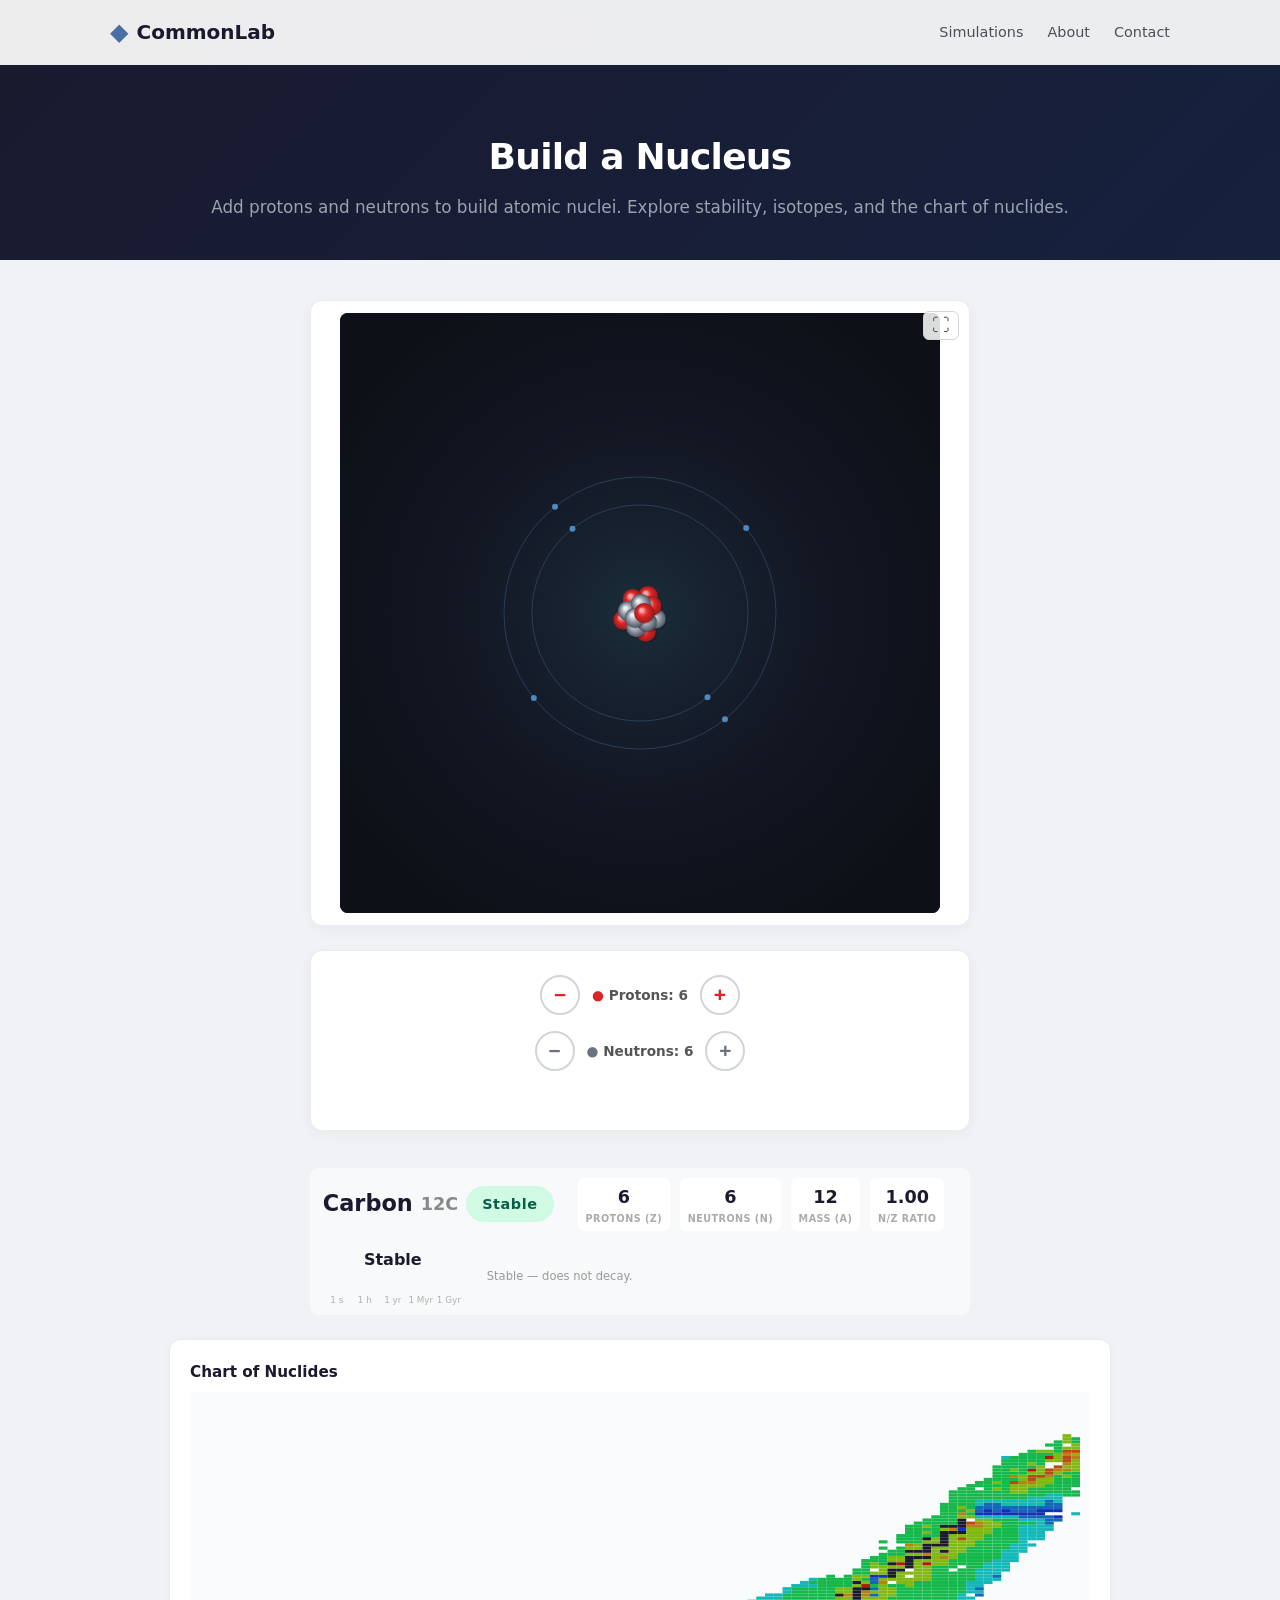
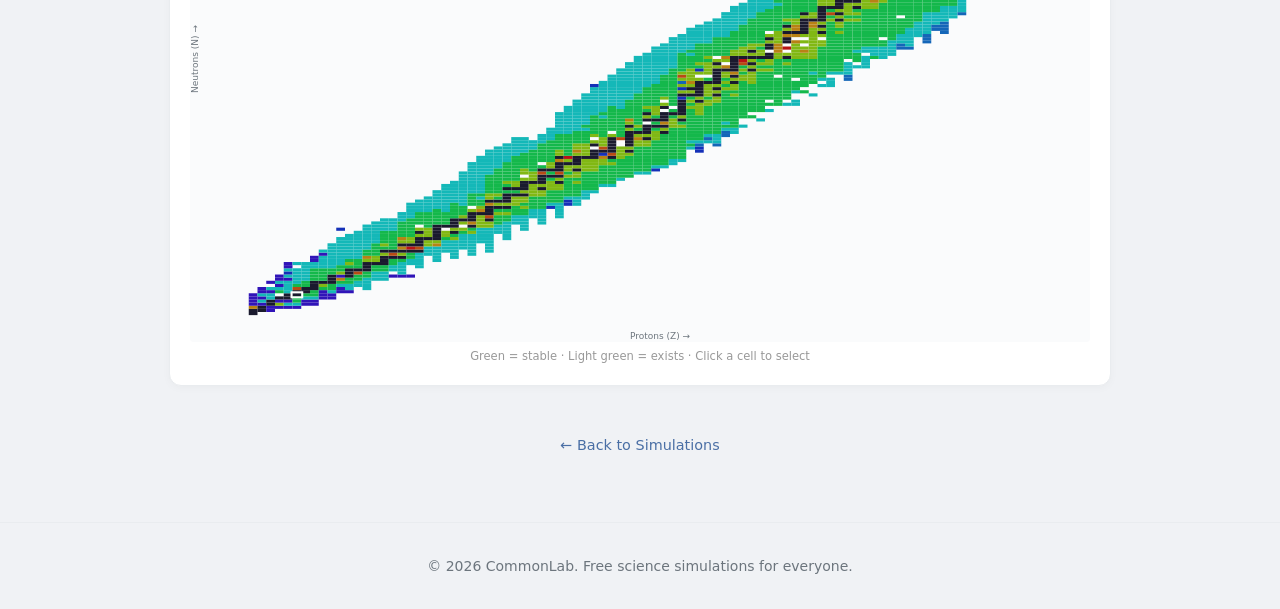
==== simulations/build-a-nucleus.html @ 83e73eeb "mkdir" ====
<!DOCTYPE html>
<html lang="en">
<head>
    <meta charset="UTF-8">
    <meta name="viewport" content="width=device-width, initial-scale=1.0">
    <title>Build a Nucleus — CommonLab</title>
    <meta name="description" content="Build atomic nuclei by adding protons and neutrons. Explore stability, isotopes, and the chart of nuclides.">
    <link rel="stylesheet" href="../main.css">
    <style>
        #nucleusCanvas { width: 100%; max-width: 600px; height: auto; aspect-ratio: 1/1; display: block; border-radius: 8px; background: #0d1117; cursor: default; }

        .build-controls { display: flex; gap: 0.75rem; align-items: center; flex-wrap: wrap; justify-content: center; }
        .build-btn { width: 40px; height: 40px; border-radius: 50%; border: 2px solid #d1d5db; background: #fff; font-size: 1.3rem; font-weight: 700; cursor: pointer; display: flex; align-items: center; justify-content: center; transition: all 0.2s; }
        .build-btn:hover { border-color: #4a6fa5; background: #eef3fa; }
        .build-btn:disabled { opacity: 0.3; cursor: not-allowed; }
        .build-btn.proton { color: #dc2626; }
        .build-btn.neutron { color: #6b7280; }
        .build-label { font-size: 0.85rem; font-weight: 600; color: #555; min-width: 60px; text-align: center; }

        .nucleus-info-bar { margin-top: 0.8rem; display: flex; flex-wrap: wrap; align-items: center; gap: 1rem 1.5rem; padding: 0.6rem 0.8rem; background: #f8f9fa; border-radius: 8px; }
        .ni-header { display: flex; align-items: center; gap: 0.5rem; }
        .ni-name { font-size: 1.4rem; font-weight: 800; color: #1a1a2e; }
        .ni-symbol { font-size: 1.1rem; color: #888; font-weight: 600; }
        .ni-props { display: flex; gap: 0.6rem; }
        .ni-halflife { display: flex; flex-direction: column; align-items: center; min-width: 140px; }
        .ni-hl-val { font-size: 1rem; font-weight: 800; color: #1a1a2e; text-align: center; }
        .ni-desc { font-size: 0.72rem; color: #999; margin: 0; }
        .ni-item { text-align: center; padding: 0.3rem 0.5rem; background: #fff; border-radius: 6px; min-width: 56px; }
        .ni-item .ni-val { font-size: 1.1rem; font-weight: 800; color: #1a1a2e; }
        .ni-item .ni-lbl { font-size: 0.6rem; color: #aaa; font-weight: 600; text-transform: uppercase; letter-spacing: 0.05em; }

        .stability-badge { display: inline-block; padding: 0.4rem 1rem; border-radius: 999px; font-size: 0.9rem; font-weight: 700; letter-spacing: 0.04em; }
        .stability-badge.stable { background: #d1fae5; color: #065f46; }
        .stability-badge.unstable { background: #fef3c7; color: #b45309; }
        .stability-badge.radioactive { background: #fee2e2; color: #991b1b; }
        .stability-badge.impossible { background: #f3f4f6; color: #9ca3af; }

        .sim-layout { grid-template-columns: 1fr; max-width: 700px; margin: 0 auto; }
        .sim-main { max-width: 100%; }

        .chart-cell { cursor: pointer; transition: opacity 0.15s; }
        .chart-cell:hover { opacity: 0.7; }

        .warn-msg { font-size: 0.78rem; color: #ef4444; text-align: center; margin-top: 0.25rem; min-height: 1.2em; }

        .half-life-bar { height: 14px; border-radius: 7px; background: #e5e7eb; margin-top: 0.3rem; overflow: visible; position: relative; }
        .half-life-fill { height: 100%; border-radius: 7px; transition: width 0.3s; }
        .hl-scale { display: flex; justify-content: space-between; padding: 2px 0 0 0; margin-bottom: -2px; }
        .hl-tick { font-size: 0.55rem; color: #b0b0b0; text-align: center; min-width: 28px; }
    </style>
</head>
<body>

<header class="site-header">
    <div class="container nav-container">
        <a href="../index.html" class="logo"><span class="logo-icon">&#9670;</span><span class="logo-text">CommonLab</span></a>
        <nav class="primary-nav"><ul>
            <li><a href="../index.html#simulations">Simulations</a></li>
            <li><a href="../index.html#about">About</a></li>
            <li><a href="../index.html#contact">Contact</a></li>
        </ul></nav>
    </div>
</header>

<main>
    <div class="sim-page-header">
        <div class="container"><h1>Build a Nucleus</h1><p>Add protons and neutrons to build atomic nuclei. Explore stability, isotopes, and the chart of nuclides.</p></div>
    </div>
    <section class="sim-canvas-area">
        <div class="container sim-layout">

            <div class="sim-main">
                <div class="canvas-wrapper"><canvas id="nucleusCanvas" width="600" height="600"></canvas></div>

                <div class="controls-panel">
                    <div class="build-controls">
                        <button class="build-btn proton" id="btnProtonMinus" title="Remove proton">−</button>
                        <span class="build-label"><span style="color:#dc2626;font-weight:800;">●</span> Protons: <strong id="protonCount">6</strong></span>
                        <button class="build-btn proton" id="btnProtonPlus" title="Add proton">+</button>
                    </div>
                    <div class="build-controls">
                        <button class="build-btn neutron" id="btnNeutronMinus" title="Remove neutron">−</button>
                        <span class="build-label"><span style="color:#6b7280;font-weight:800;">●</span> Neutrons: <strong id="neutronCount">6</strong></span>
                        <button class="build-btn neutron" id="btnNeutronPlus" title="Add neutron">+</button>
                    </div>
                    <div class="warn-msg" id="warnMsg"></div>
                </div>

                <div class="nucleus-info-bar">
                    <div class="ni-header">
                        <span class="ni-name" id="elementName">Carbon</span>
                        <span class="ni-symbol" id="isotopeNotation">¹²C</span>
                        <span id="stabilityBadge"></span>
                    </div>
                    <div class="ni-props">
                        <div class="ni-item"><div class="ni-val" id="zVal">6</div><div class="ni-lbl">Protons (Z)</div></div>
                        <div class="ni-item"><div class="ni-val" id="nVal">6</div><div class="ni-lbl">Neutrons (N)</div></div>
                        <div class="ni-item"><div class="ni-val" id="aVal">12</div><div class="ni-lbl">Mass (A)</div></div>
                        <div class="ni-item"><div class="ni-val" id="ratioVal">1.00</div><div class="ni-lbl">N/Z Ratio</div></div>
                    </div>
                    <div class="ni-halflife">
                        <span class="ni-hl-val" id="hlVal">Stable</span>
                        <div class="half-life-bar"><div class="half-life-fill" id="hlBar" style="width:100%;background:#10b981;"></div></div>
                        <div class="hl-scale">
                            <span class="hl-tick">1 s</span>
                            <span class="hl-tick">1 h</span>
                            <span class="hl-tick">1 yr</span>
                            <span class="hl-tick">1 Myr</span>
                            <span class="hl-tick">1 Gyr</span>
                        </div>
                    </div>
                    <p class="ni-desc" id="stabilityDesc">Stable isotope.</p>
                </div>
            </div>

        </div>

        <!-- Full-width Chart of Nuclides -->
        <div class="container" style="margin-top:1.5rem;">
            <div class="equation-card" style="max-width:100%;">
                <h3>Chart of Nuclides</h3>
                <canvas id="chartCanvas" width="900" height="550" style="width:100%;height:auto;aspect-ratio:900/550;display:block;border-radius:4px;"></canvas>
                <p style="font-size:0.72rem;color:#999;margin-top:0.3rem;text-align:center;">Green = stable · Light green = exists · Click a cell to select</p>
            </div>
        </div>

        <div class="container" style="margin-top:1.5rem;text-align:center;">
            <a href="../index.html#simulations" class="sim-back-link">← Back to Simulations</a>
        </div>
    </section>
</main>

<footer class="site-footer"><div class="container footer-container"><p>&copy; 2026 CommonLab. Free science simulations for everyone.</p></div></footer>

<script src="../index.js"></script>
<script>
'use strict';

// ═══════════════════════════════════════
//  ELEMENTS
// ═══════════════════════════════════════
const EL_SYMS = ['','H','He','Li','Be','B','C','N','O','F','Ne','Na','Mg','Al','Si','P','S','Cl','Ar','K','Ca',
    'Sc','Ti','V','Cr','Mn','Fe','Co','Ni','Cu','Zn','Ga','Ge','As','Se','Br','Kr','Rb','Sr','Y','Zr','Nb','Mo',
    'Tc','Ru','Rh','Pd','Ag','Cd','In','Sn','Sb','Te','I','Xe','Cs','Ba','La','Ce','Pr','Nd','Pm','Sm','Eu','Gd',
    'Tb','Dy','Ho','Er','Tm','Yb','Lu','Hf','Ta','W','Re','Os','Ir','Pt','Au','Hg','Tl','Pb','Bi','Po','At','Rn',
    'Fr','Ra','Ac','Th','Pa','U','Np','Pu','Am'];
const EL_NAMES = ['','Hydrogen','Helium','Lithium','Beryllium','Boron','Carbon','Nitrogen','Oxygen','Fluorine','Neon',
    'Sodium','Magnesium','Aluminium','Silicon','Phosphorus','Sulfur','Chlorine','Argon','Potassium','Calcium',
    'Scandium','Titanium','Vanadium','Chromium','Manganese','Iron','Cobalt','Nickel','Copper','Zinc',
    'Gallium','Germanium','Arsenic','Selenium','Bromine','Krypton','Rubidium','Strontium','Yttrium','Zirconium',
    'Niobium','Molybdenum','Technetium','Ruthenium','Rhodium','Palladium','Silver','Cadmium','Indium','Tin',
    'Antimony','Tellurium','Iodine','Xenon','Caesium','Barium','Lanthanum','Cerium','Praseodymium','Neodymium',
    'Promethium','Samarium','Europium','Gadolinium','Terbium','Dysprosium','Holmium','Erbium','Thulium','Ytterbium',
    'Lutetium','Hafnium','Tantalum','Tungsten','Rhenium','Osmium','Iridium','Platinum','Gold','Mercury','Thallium',
    'Lead','Bismuth','Polonium','Astatine','Radon','Francium','Radium','Actinium','Thorium','Protactinium',
    'Uranium','Neptunium','Plutonium','Americium'];

// ═══════════════════════════════════════
//  LOAD REAL NUCLEAR DATA FROM IAEA
// ═══════════════════════════════════════
const STABLE = new Set();
const N_RANGE = {};
const HALF_LIVES = {};
const DECAY_MODES = {};
const ABUNDANCES = {};
let dataLoaded = false;

async function loadNuclearData() {
    try {
        const resp = await fetch('https://www-nds.iaea.org/relnsd/v1/data?fields=ground_states&nuclides=all');
        const text = await resp.text();
        const lines = text.trim().split('\n');
        const headers = lines[0].split(',');
        const zIdx = headers.indexOf('z'), nIdx = headers.indexOf('n');
        const hlIdx = headers.indexOf('half_life'), hlSecIdx = headers.indexOf('half_life_sec');
        const unitIdx = headers.indexOf('unit_hl'), decay1Idx = headers.indexOf('decay_1');
        const abundIdx = headers.indexOf('abundance');

        for (let i=1;i<lines.length;i++) {
            const cols = lines[i].split(',');
            const z = parseInt(cols[zIdx]), n = parseInt(cols[nIdx]);
            if (isNaN(z)||isNaN(n)||z===0||z>95||n>160) continue;

            const key = z*1000+n;
            const hlSec = parseFloat(cols[hlSecIdx]);
            const hlUnit = cols[unitIdx];
            const decay = cols[decay1Idx];
            const abund = parseFloat(cols[abundIdx]);

            // Track N range per Z
            if (!N_RANGE[z]) N_RANGE[z]=[n,n];
            else { N_RANGE[z][0]=Math.min(N_RANGE[z][0],n); N_RANGE[z][1]=Math.max(N_RANGE[z][1],n); }

            // Stable if half-life is STABLE or very long
            if (cols[hlIdx]==='STABLE' || hlSec > 3e16) STABLE.add(key);

            // Half-life
            if (cols[hlIdx]==='STABLE') HALF_LIVES[key]='stable';
            else if (!isNaN(hlSec) && hlSec>0) HALF_LIVES[key]=hlSec;

            // Decay mode
            if (decay && decay!=='STABLE') DECAY_MODES[key]=decay;

            // Abundance
            if (!isNaN(abund) && abund>0) ABUNDANCES[key]=abund;
        }

        // Widen N ranges slightly for buffer
        for (const z in N_RANGE) {
            N_RANGE[z][0] = Math.max(0, N_RANGE[z][0]-1);
            N_RANGE[z][1] += 2;
        }

        dataLoaded = true;
        console.log('Loaded '+STABLE.size+' stable isotopes from IAEA');
    } catch(e) {
        console.warn('IAEA data fetch failed, using fallback',e);
        loadFallbackData();
    }
}

function loadFallbackData() {
    // N_RANGE and HALF_LIVES come exclusively from Wikipedia data below.
    // NUBASE2020 evaluation — all known nuclides with exact half-lives.
    // No estimation.  Value=1 for stable, otherwise half-life in seconds.
// NUBASE2020: 3065 nuclides. Key=Z*1000+N. Value=half-life(s) or 1 for stable.
const NUBASE={1000:-1,1001:-1,1002:3.88781e+08,1003:1.39e-22,1004:8.6e-23,1005:2.94e-22,1006:6.52e-22,2001:-1,2002:-1,2003:6.02e-22,2004:0.80692,2005:2.51e-21,2006:0.1195,2007:2.5e-21,2008:2.6e-22,3001:9.1e-23,3002:3.7e-22,3003:-1,3004:-1,3005:0.8387,3006:0.1782,3007:2e-21,3008:0.00875,3010:3.3e-21,4002:5e-21,4003:4.59821e+06,4004:8.19e-17,4005:-1,4007:13.76,4008:0.02146,4009:1e-21,4010:0.00453,4011:7.9e-22,4012:6.5e-22,5002:5.7e-22,5003:0.7719,5004:8e-19,5005:-1,5006:-1,5007:0.0202,5008:0.01716,5009:0.01236,5010:0.01018,5011:4.6e-21,5012:0.00508,5013:2.6e-08,5014:0.00292,5015:9.124e-22,5016:7.6e-22,6002:3.5e-21,6003:0.1265,6004:19.3011,6005:1220.41,6006:-1,6007:-1,6008:1.79874e+11,6009:2.449,6010:0.75,6011:0.193,6012:0.092,6013:0.0462,6014:0.016,6016:0.0062,7003:1.43e-22,7004:5.85e-22,7005:0.011,7006:597.9,7007:-1,7008:-1,7009:7.13,7010:4.173,7011:0.6192,7012:0.336,7013:0.136,7014:0.085,7015:0.023,7016:0.0139,8003:1.98e-22,8004:8.9e-21,8005:0.00858,8006:70.621,8007:122.266,8008:-1,8009:-1,8010:-1,8011:26.47,8012:13.51,8013:3.42,8014:2.25,8015:0.097,8016:0.0774,8017:5.18e-21,8018:4.2e-12,9005:5e-22,9006:1.1e-21,9007:2.1e-20,9008:64.37,9009:6584.04,9010:-1,9011:11.0062,9012:4.158,9013:4.23,9014:2.23,9015:0.384,9016:0.08,9017:0.0082,9018:0.005,9019:4.6e-20,9020:0.0025,10005:7.7e-22,10006:5.7e-21,10007:0.1092,10008:1.6642,10009:17.2569,10010:-1,10011:-1,10012:-1,10013:37.15,10014:202.8,10015:0.602,10016:0.197,10017:0.0309,10018:0.0188,10019:0.0147,10020:0.00722,10021:0.0034,10022:0.0035,11007:1.3e-21,11008:1e-18,11009:0.4479,11010:22.455,11011:8.2108e+07,11012:2.4e-19,11013:53841.6,11014:59.1,11015:1.07128,11016:0.301,11017:0.0331,11018:0.0432,11019:0.0459,11020:0.0168,11021:0.0129,11022:0.0082,11023:0.0055,11024:0.0015,11027:4e-07,12007:5e-12,12008:0.0904,12009:0.12,12010:3.8745,12011:11.3039,12012:-1,12013:-1,12014:-1,12015:566.1,12016:75294,12017:1.3,12018:0.317,12019:0.27,12020:0.0804,12021:0.092,12022:0.0449,12023:0.0113,12024:0.0039,12025:0.008,13009:0.0911,13010:0.446,13011:2.053,13012:7.1666,13013:2.26263e+13,13014:-1,13015:134.7,13016:393.6,13017:3.62,13018:0.644,13019:0.0326,13020:0.04146,13021:0.05373,13022:0.03816,13023:0.09,13024:0.0114,13025:0.009,13026:0.0076,14008:0.0287,14009:0.0423,14010:0.1432,14011:0.2206,14012:2.2453,14013:4.117,14014:-1,14015:-1,14016:-1,14017:9429.6,14018:4.95444e+09,14019:6.18,14020:2.77,14021:0.78,14022:0.503,14023:0.141,14024:0.063,14025:0.0412,14026:0.0312,14027:0.02,14028:0.0125,15011:0.0436,15012:0.26,15013:0.2703,15014:4.102,15015:150,15016:-1,15017:1.23284e+06,15018:2.19024e+06,15019:12.43,15020:47.3,15021:5.6,15022:2.31,15023:0.64,15024:0.282,15025:0.15,15026:0.101,15027:0.0485,15028:0.0358,15029:0.0185,16011:0.0163,16012:0.125,16013:0.188,16014:1.1798,16015:2.5534,16016:-1,16017:-1,16018:-1,16019:7.54877e+06,16020:-1,16021:303,16022:10218,16023:11.5,16024:8.8,16025:1.99,16026:1.016,16027:0.265,16028:0.1,16029:0.068,16030:0.05,17012:5.4e-21,17014:0.19,17015:0.298,17016:2.5038,17017:1.5267,17018:-1,17019:9.5081e+12,17020:-1,17021:2233.8,17022:3372,17023:81,17024:38.4,17025:6.8,17026:3.13,17027:0.562,17028:0.413,17029:0.232,17030:0.101,18012:1e-11,18013:0.015,18014:0.098,18015:0.173,18016:0.84646,18017:1.7756,18018:-1,18019:3.02495e+06,18020:-1,18021:8.45726e+09,18022:-1,18023:6576.6,18024:1.03822e+09,18025:322.2,18026:712.2,18027:21.48,18028:8.4,18029:1.23,18030:0.415,18031:0.236,18032:0.106,19012:1e-11,19016:0.1752,19017:0.341,19018:1.23651,19019:459.06,19020:-1,19021:3.9383e+16,19022:-1,19023:44478,19024:80280,19025:1327.8,19026:1068,19027:96.3,19028:17.38,19029:6.83,19030:1.26,19031:0.472,19032:0.365,19033:0.11,19034:0.03,19035:0.01,20015:0.0257,20016:0.1009,20017:0.181,20018:0.4437,20019:0.8603,20020:-1,20021:3.13676e+12,20022:-1,20023:-1,20024:-1,20025:1.40495e+07,20026:-1,20027:391910,20029:523.08,20030:13.45,20031:10,20032:4.6,20033:0.461,20034:0.09,20035:0.022,20036:0.011,21019:0.1823,21020:0.5963,21021:0.68072,21022:14007.6,21023:14551.6,21024:-1,21025:7.2366e+06,21026:289371,21027:157212,21028:3430.8,21029:102.5,21030:12.4,21031:8.2,21032:2.4,21033:0.526,21034:0.096,21035:0.026,21036:0.022,21037:0.012,22017:0.0285,22018:0.0524,22019:0.0819,22020:0.2083,22021:0.509,22022:1.86501e+09,22023:11088,22024:-1,22025:-1,22026:-1,22027:-1,22028:-1,22029:345.6,22030:102,22031:32.7,22032:2.1,22033:1.3,22034:0.2,22035:0.095,22036:0.055,22037:0.0285,22038:0.0222,22039:0.015,23020:0.0793,23021:0.111,23022:0.547,23023:0.42262,23024:1956,23025:1.38011e+06,23026:2.8512e+07,23028:-1,23029:224.58,23030:92.58,23031:49.8,23032:6.54,23033:0.216,23034:0.35,23035:0.191,23036:0.095,23037:0.122,23038:0.0482,23039:0.0336,23040:0.0196,23041:0.015,24018:0.0133,24019:0.0211,24020:0.0428,24021:0.0609,24022:0.2243,24023:0.4616,24024:77616,24025:2538,24026:-1,24027:2.39341e+06,24028:-1,24029:-1,24030:-1,24031:209.82,24032:356.4,24033:21.1,24034:7,24035:1.05,24036:0.49,24037:0.243,24038:0.206,24039:0.129,24040:0.043,24041:0.0275,24042:0.0238,25021:0.0362,25022:0.088,25023:0.1581,25024:0.382,25025:0.28321,25026:2748.6,25027:483062,25029:2.69638e+07,25030:-1,25031:9284.04,25032:85.4,25033:3,25034:4.59,25035:0.28,25036:0.709,25037:0.092,25038:0.275,25039:0.0888,25040:0.0919,25041:0.0638,25042:0.0467,25043:0.0337,25044:0.0221,25045:0.0199,26019:0.0025,26020:0.013,26021:0.0219,26022:0.0453,26023:0.0647,26024:0.152,26025:0.3054,26026:29790,26027:510.6,26028:-1,26029:8.69772e+07,26030:-1,26031:-1,26032:-1,26033:3.8448e+06,26035:358.8,26036:68,26037:6.1,26038:2,26039:0.805,26040:0.467,26041:0.394,26042:0.188,26043:0.162,26044:0.0614,26045:0.0343,26046:0.017,26047:0.0129,26048:0.005,27023:0.0388,27024:0.0688,27025:0.1117,27026:0.2446,27027:0.19327,27028:63108,27029:6.67319e+06,27030:2.34845e+07,27031:6.12092e+06,27032:-1,27033:1.66349e+08,27034:5936.4,27035:92.4,27036:26.9,27037:0.3,27038:1.16,27039:0.194,27040:0.329,27041:0.2,27042:0.18,27043:0.508,27044:0.08,27045:0.0525,27046:0.042,27047:0.0313,27048:0.0265,27049:0.023,27050:0.015,28020:0.0028,28021:0.0075,28022:0.0185,28023:0.0238,28024:0.0418,28025:0.0552,28026:0.1141,28027:0.2039,28028:524880,28029:128160,28030:-1,28031:2.55611e+12,28032:-1,28033:-1,28034:-1,28035:3.19356e+09,28036:-1,28037:9063,28038:196560,28039:21,28040:29,28041:11.4,28042:6,28043:2.56,28044:1.57,28045:0.84,28046:0.5077,28047:0.3316,28048:0.2346,28049:0.1589,28050:0.1222,28051:0.044,28052:0.03,29026:0.0559,29027:0.0808,29028:0.1964,29029:3.204,29030:81.5,29031:1422,29032:12034.8,29033:580.32,29034:-1,29035:45721.4,29036:-1,29037:307.2,29038:222588,29039:30.9,29040:171,29041:44.5,29042:19.4,29043:6.63,29044:4.2,29045:1.606,29046:1.224,29047:0.6377,29048:0.4703,29049:0.3307,29050:0.2413,29051:0.1133,29052:0.0732,29053:0.034,30024:0.0018,30025:0.0198,30026:0.0324,30027:0.0457,30028:0.086,30029:0.1787,30030:142.8,30031:89.1,30032:33094.8,30033:2308.2,30034:-1,30035:2.10764e+07,30036:-1,30037:-1,30038:-1,30039:3384,30040:-1,30041:144,30042:167400,30043:24.5,30044:95.6,30045:10.2,30046:5.7,30047:2.08,30048:1.47,30049:0.746,30050:0.5622,30051:0.2994,30052:0.1779,30053:0.1,30054:0.054,31029:0.0724,31030:0.1659,31031:0.116122,31032:32.4,31033:157.62,31034:907.98,31035:33494.4,31036:281811,31037:4070.52,31038:-1,31039:1268.4,31040:-1,31041:50490,31042:17496,31043:487.2,31044:126,31045:30.6,31046:13.2,31047:5.09,31048:2.848,31049:1.9,31050:1.217,31051:0.6,31052:0.31,31053:0.0976,31054:0.0953,31055:0.049,31056:0.029,32027:0.0133,32028:0.021,32029:0.0407,32030:0.0825,32031:0.1536,32032:63.7,32033:30.9,32034:8136,32035:1134,32036:2.34187e+07,32037:140580,32038:-1,32039:987552,32040:-1,32041:-1,32042:-1,32043:4966.8,32045:40359.6,32046:5280,32047:18.98,32048:29.5,32049:9,32050:4.31,32051:1.85,32052:0.951,32053:0.495,32054:0.2216,32055:0.103,32056:0.061,33031:0.069,33032:0.1303,33033:0.09577,33034:42.5,33035:151.6,33036:912,33037:3156,33038:235080,33039:93600,33040:6.93792e+06,33041:1.53533e+06,33042:-1,33043:94461.1,33044:139644,33045:5442,33046:540.6,33047:15.2,33048:33.3,33049:19.1,33050:13.4,33051:3.16,33052:2.022,33053:0.945,33054:0.492,33055:0.27,34029:0.0132,34030:0.0226,34031:0.0342,34032:0.054,34033:0.133,34034:35.5,34035:27.4,34036:2466,34037:284.4,34038:725760,34039:25740,34040:-1,34041:1.0349e+07,34042:-1,34043:-1,34044:-1,34045:1.03191e+13,34046:-1,34047:1107,34049:1335,34050:195.6,34051:32.9,34052:14.3,34053:5.5,34054:1.53,34055:0.43,34056:0.21,34057:0.27,35034:2.4e-08,35035:0.0788,35036:21.4,35037:78.6,35038:204,35039:1524,35040:5802,35041:58320,35042:205344,35043:387,35044:-1,35045:1060.8,35046:-1,35047:127015,35048:8546.4,35049:1905.6,35050:174,35051:55.1,35052:55.68,35053:16.34,35054:4.357,35055:1.91,35056:0.543,35057:0.314,35058:0.152,35059:0.07,36031:0.0074,36032:0.0216,36033:0.0279,36034:0.045,36035:0.0988,36036:17.16,36037:27.3,36038:690,36039:276,36040:53280,36041:4356,36042:-1,36043:126144,36044:-1,36045:7.22654e+12,36046:-1,36047:-1,36048:-1,36049:3.38543e+08,36050:-1,36051:4578,36052:10170,36053:189,36054:32.32,36055:8.57,36056:1.84,36057:1.287,36058:0.212,36059:0.114,36060:0.08,36061:0.0622,36062:0.0428,36063:0.04,36064:0.012,37035:1.03e-07,37036:8.1e-08,37037:0.06478,37038:19,37039:36.5,37040:226.8,37041:1059.6,37042:1374,37043:33.4,37044:16459.2,37045:75.45,37046:7.44768e+06,37047:2.83565e+06,37048:-1,37049:1.61093e+06,37050:1.56838e+18,37051:1066.8,37052:919.2,37053:158,37054:58.2,37055:4.48,37056:5.84,37057:2.702,37058:0.3777,37059:0.2015,37060:0.1691,37061:0.115,37062:0.054,37063:0.0513,37064:0.0318,37065:0.037,37066:0.026,38035:0.0253,38036:0.0276,38037:0.0852,38038:7.89,38039:9,38040:156.1,38041:135,38042:6378,38043:1338,38044:2.19024e+06,38045:116676,38046:-1,38047:5.60269e+06,38048:-1,38049:-1,38050:-1,38051:4.36864e+06,38052:9.12311e+08,38053:34740,38054:9399.6,38055:445.8,38056:75.3,38057:23.9,38058:1.059,38059:0.432,38060:0.653,38061:0.2692,38062:0.2021,38063:0.1137,38064:0.069,38065:0.053,38066:0.0506,38067:0.039,38068:0.021,39037:0.028,39038:0.063,39039:0.054,39040:14.8,39041:30.1,39042:70.4,39043:8.3,39044:424.8,39045:2370,39046:9648,39047:53064,39048:287280,39049:9.21275e+06,39050:-1,39051:230580,39052:5.05526e+06,39053:12744,39054:36648,39055:1122,39056:618,39057:5.34,39058:3.75,39059:0.548,39060:1.484,39061:0.94,39062:0.426,39063:0.36,39064:0.239,39065:0.197,39066:0.095,39067:0.075,39068:0.0335,39069:0.03,39070:0.025,40039:0.056,40040:4.6,40041:5.5,40042:32,40043:42,40044:1548,40045:471.6,40046:59400,40047:6048,40048:7.20576e+06,40049:282096,40050:-1,40051:-1,40052:-1,40054:-1,40055:5.53236e+06,40057:60296.4,40058:30.7,40059:2.1,40060:7.1,40061:2.29,40062:2.01,40063:1.38,40064:0.92,40065:0.67,40066:0.179,40067:0.1457,40068:0.0785,40069:0.056,40070:0.0375,40071:0.024,40072:0.043,40073:5.5e-07,41041:0.051,41042:3.9,41043:9.8,41044:20.5,41045:88,41046:222,41047:870,41048:7308,41049:52560,41050:2.14587e+10,41051:1.67e-07,41052:-1,41053:6.43761e+11,41054:3.02322e+06,41055:84060,41056:4326,41057:2.86,41058:15,41059:1.5,41060:7.1,41061:4.3,41062:1.34,41063:0.98,41064:2.91,41065:0.9,41066:0.286,41067:0.201,41068:0.1069,41069:0.075,41070:0.054,41071:0.038,41072:0.032,41073:0.017,41074:0.023,42041:0.023,42042:2.3,42043:3.2,42044:19.1,42045:14.1,42046:480,42047:126.6,42048:20016,42049:929.4,42050:-1,42051:1.26228e+11,42052:-1,42053:-1,42054:-1,42055:-1,42056:-1,42057:237355,42059:876.6,42060:678,42061:67.5,42062:60,42063:36.3,42064:8.73,42065:3.5,42066:1.105,42067:0.7,42068:0.292,42069:0.1936,42070:0.125,42071:0.08,42072:0.058,42073:0.0455,42074:0.032,42075:0.022,42076:0.021,43043:0.055,43044:2.14,43045:6.4,43046:12.8,43047:49.2,43048:188.4,43049:255,43050:9900,43051:17580,43052:69328.8,43053:369792,43056:6.66167e+12,43057:15.46,43058:853.2,43059:5.28,43060:54.2,43061:1098,43062:458.4,43063:35.6,43064:21.2,43065:5.17,43066:0.905,43067:0.9,43068:0.35,43069:0.323,43070:0.152,43071:0.121,43072:0.078,43073:0.057,43074:0.0445,43075:0.03,43076:0.022,43077:0.021,43078:0.022,44044:1.5,44045:1.32,44046:11.7,44047:8,44048:219,44049:59.7,44050:3108,44051:5785.2,44052:-1,44053:245117,44054:-1,44055:-1,44056:-1,44057:-1,44058:-1,44059:3.39077e+06,44060:-1,44061:15980.4,44062:3.21235e+07,44063:225,44064:273,44065:34.4,44066:12.04,44067:2.12,44068:1.75,44069:0.8,44070:0.54,44071:0.318,44072:0.204,44073:0.151,44074:0.099,44075:0.0695,44076:0.045,44077:0.029,44078:0.025,44079:0.019,44080:0.015,45045:0.029,45046:1.47,45047:5.61,45048:13.9,45049:70.6,45050:301.2,45051:594,45052:1842,45053:523.2,45054:1.39104e+06,45055:74880,45056:1.28437e+08,45057:1.78848e+07,45058:-1,45059:42.3,45060:127228,45061:30.07,45062:1302,45063:16.8,45064:80.8,45065:3.35,45066:11,45067:3.4,45068:2.8,45069:1.85,45070:1.03,45071:0.685,45072:0.421,45073:0.282,45074:0.19,45075:0.1296,45076:0.074,45077:0.051,45078:0.042,45079:0.03,45080:0.0265,45081:0.019,45082:0.028,46045:0.032,46046:1.06,46047:1.17,46048:9.1,46049:7.4,46050:122,46051:186,46052:1062,46053:1284,46054:313632,46055:30492,46056:-1,46057:1.46802e+06,46058:-1,46059:-1,46060:-1,46062:-1,46063:48924,46064:-1,46065:1413.6,46066:75744,46067:93,46068:145.2,46069:25,46070:11.8,46071:4.3,46072:1.9,46073:0.92,46074:0.492,46075:0.29,46076:0.193,46077:0.108,46078:0.088,46079:0.06,46080:0.0486,46081:0.038,46082:0.035,46083:0.031,47046:2.28e-07,47047:0.027,47048:1.78,47049:4.45,47050:25.5,47051:47.5,47052:124.2,47053:120.6,47054:666,47055:774,47056:3942,47057:4152,47058:3.56746e+06,47059:1437.6,47060:-1,47061:142.92,47062:-1,47063:24.56,47064:642211,47065:11268,47066:19332,47067:4.6,47068:1200,47069:229.8,47070:73.6,47071:3.76,47072:6,47073:1.52,47074:0.777,47075:0.529,47076:0.294,47077:0.1779,47078:0.16,47079:0.052,47080:0.089,47081:0.06,47082:0.0499,47083:0.0406,47084:0.035,47085:0.03,48047:0.032,48048:1.003,48049:1.16,48050:9.29,48051:17,48052:49.1,48053:81.6,48054:330,48055:438,48056:3462,48057:3330,48058:-1,48059:23400,48060:-1,48061:3.98563e+07,48062:-1,48063:-1,48064:-1,48066:-1,48067:192456,48069:9010.8,48070:3018,48071:161.4,48072:50.8,48073:13.5,48074:5.24,48075:2.1,48076:1.25,48077:0.68,48078:0.512,48079:0.48,48080:0.246,48081:0.147,48082:0.1268,48083:0.098,48084:0.084,48085:0.061,48086:0.065,49048:0.036,49049:0.03,49050:3.11,49051:5.62,49052:15.1,49053:23.3,49054:60,49055:108,49056:304.2,49057:372,49058:1944,49059:3480,49060:14972.4,49061:17712,49062:242335,49063:892.8,49064:-1,49065:71.9,49067:14.1,49068:2592,49069:5,49070:144,49071:3.08,49072:23.1,49073:1.5,49074:6.17,49075:3.12,49076:2.36,49077:1.53,49078:1.086,49079:0.816,49080:0.57,49081:0.273,49082:0.2615,49083:0.2022,49084:0.163,49085:0.136,49086:0.103,49087:0.086,49088:0.07,50049:0.024,50050:1.18,50051:2.22,50052:3.8,50053:7,50054:20.8,50055:32.7,50056:115.2,50057:174,50058:618,50059:1086,50060:14954.4,50061:2118,50062:-1,50063:9.94291e+06,50064:-1,50065:-1,50066:-1,50067:-1,50068:-1,50069:9.6e-08,50070:-1,50071:97308,50072:1.39e-07,50073:1.11629e+07,50074:5.1e-05,50075:832378,50076:7.25809e+12,50077:7560,50078:3544.2,50079:133.8,50080:223.2,50081:56,50082:39.7,50083:1.37,50084:0.93,50085:0.515,50086:0.355,50087:0.249,50088:0.148,50089:0.12,51053:0.47,51054:1.12,51055:0.6,51056:4,51057:7.4,51058:17.2,51059:23.6,51060:75,51061:53.5,51062:400.2,51063:209.4,51064:1926,51065:948,51066:10692,51067:216,51068:137484,51069:953.4,51070:-1,51071:235336,51072:-1,51073:5.20128e+06,51074:8.70214e+07,51075:1.06704e+06,51076:332640,51077:32580,51078:15717.6,51079:2370,51080:1381.8,51081:167.4,51082:140.4,51083:0.674,51084:1.668,51085:0.923,51086:0.497,51087:0.333,51088:0.182,51089:0.17,51090:0.103,51091:0.08,52052:4e-09,52053:6.33e-07,52054:7.8e-05,52055:0.00322,52056:2.1,52057:4.4,52058:18.6,52059:26.2,52060:120,52061:102,52062:912,52063:348,52064:8964,52065:3720,52066:518400,52067:57780,52068:-1,52069:1.66838e+06,52070:-1,52071:-1,52072:-1,52073:-1,52074:-1,52075:33660,52077:4176,52078:5.3e-08,52079:1500,52080:276826,52081:750,52082:2508,52083:19,52084:17.63,52085:2.49,52086:1.46,52087:0.724,52088:0.351,52089:0.193,52090:0.147,52091:0.12,52092:0.093,53055:0.0264,53056:9.28e-05,53057:0.664,53058:2.5,53059:3.34,53060:6.6,53061:2.01,53062:78,53063:2.91,53064:133.2,53065:822,53066:1146,53067:4900.2,53068:7632,53069:217.8,53070:47603.5,53071:360806,53072:5.13147e+06,53073:1.11715e+06,53074:-1,53075:1499.4,53077:44496,53078:693351,53079:8262,53080:74988,53081:3150,53082:23688,53083:83.4,53084:24.13,53085:6.26,53086:2.28,53087:0.588,53088:0.42,53089:0.235,53090:0.182,53091:0.094,53092:0.0897,53093:0.094,54054:7.2e-05,54055:0.013,54056:0.093,54057:0.74,54058:2.7,54059:2.74,54060:10,54061:18,54062:59,54063:61,54064:228,54065:348,54066:2760,54067:2406,54068:72360,54069:7488,54070:-1,54071:60732,54072:-1,54073:3.13995e+06,54074:-1,54075:-1,54076:-1,54077:-1,54078:-1,54079:453375,54080:-1,54081:32904,54083:229.08,54084:848.4,54085:39.68,54086:13.6,54087:1.73,54088:1.23,54089:0.511,54090:0.388,54091:0.188,54092:0.146,54093:0.088,54094:0.085,55057:0.00049,55058:1.694e-05,55059:0.57,55060:1.4,55061:0.7,55062:8.4,55063:14,55064:43,55065:60.4,55066:155,55067:21.18,55068:352.8,55069:30.9,55070:2661,55071:98.4,55072:22500,55073:218.4,55074:115416,55075:1752.6,55076:837130,55077:559872,55078:-1,55079:6.51651e+07,55081:1.12406e+06,55082:9.4797e+08,55083:2010,55084:556.2,55085:63.7,55086:24.84,55087:1.687,55088:1.802,55089:0.994,55090:0.582,55091:0.3216,55092:0.2305,55093:0.1518,55094:0.1123,55095:0.081,55096:0.059,56058:0.46,56059:0.45,56060:1.3,56061:1.75,56062:5.2,56063:5.4,56064:24,56065:29.7,56066:117,56067:162,56068:660,56069:198,56070:6000,56071:762,56072:209952,56073:8028,56074:-1,56075:995328,56076:-1,56077:3.32544e+08,56078:-1,56079:-1,56080:-1,56081:-1,56082:-1,56083:4975.8,56084:1.10189e+06,56085:1096.2,56086:636,56087:14.5,56088:11.73,56089:4.31,56090:2.15,56091:0.893,56092:0.62,56093:0.349,56094:0.258,56095:0.167,56096:0.139,56097:0.113,56098:0.053,57060:0.0217,57063:2.8,57064:5.3,57065:8.6,57066:17,57067:29.21,57068:64.8,57069:54,57070:306,57071:310.8,57072:696,57073:522,57074:3540,57075:16524,57076:14083.2,57077:387,57078:68076,57079:592.2,57080:1.89342e+12,57081:3.25036e+18,57082:-1,57083:145040,57084:14112,57085:5466,57086:852,57087:44,57088:24.8,57089:9.9,57090:4.026,57091:1.414,57092:1.071,57093:0.504,57094:0.465,57095:0.287,57096:0.245,57097:0.161,57098:0.101,57099:0.084,58063:1.1,58065:3.8,58066:9.1,58067:9.7,58068:51,58069:34,58070:235.8,58071:210,58072:1374,58073:618,58074:12636,58075:5820,58076:273024,58077:63720,58078:-1,58079:32400,58080:-1,58081:1.18923e+07,58082:-1,58083:2.80843e+06,58084:-1,58085:118940,58086:2.46142e+07,58087:180.6,58088:809.4,58089:56.4,58090:56.8,58091:4.94,58092:6.05,58093:1.76,58094:1.42,58095:0.865,58096:0.722,58097:0.313,58098:0.233,58099:0.175,58100:0.099,59062:0.012,59065:1.2,59066:3.3,59067:3.12,59068:4.2,59069:2.85,59070:30,59071:40,59072:90,59073:89.4,59074:390,59075:1020,59076:1440,59077:786,59078:4608,59079:87,59080:15876,59081:203.4,59082:-1,59083:68832,59084:1.17245e+06,59085:1036.8,59086:21542.4,59087:1445.4,59088:803.4,59089:137.4,59090:135.6,59091:6.19,59092:18.9,59093:3.57,59094:4.28,59095:2.3,59096:1.47,59097:0.444,59098:0.307,59099:0.181,59100:0.134,59101:0.17,60065:0.65,60067:1.8,60069:6.8,60070:21,60071:25.4,60072:93.6,60073:70,60074:510,60075:744,60076:3039,60077:2310,60078:18144,60079:1782,60080:291168,60081:8964,60082:-1,60083:-1,60085:-1,60086:-1,60087:948672,60088:-1,60089:6220.8,60091:746.4,60092:684,60093:31.6,60094:25.9,60095:8.9,60096:5.06,60097:1.15,60098:0.81,60099:0.5,60100:0.439,60101:0.215,60102:0.31,61067:1,61068:2.4,61069:2.6,61070:6.3,61071:6.2,61072:13.5,61073:22,61074:49,61075:107,61077:194.4,61078:249,61079:9.2,61080:1254,61081:40.5,61082:2.2896e+07,61083:3.13632e+07,61084:5.58558e+08,61085:1.7451e+08,61086:8.27864e+07,61087:463795,61088:191088,61089:9712.8,61090:102240,61091:247.2,61092:315,61093:160.8,61094:41.5,61095:27.4,61096:10.56,61097:4.8,61098:1.49,61099:0.725,61100:1.05,61101:0.63,61102:0.255,62067:0.55,62069:1.2,62070:4,62071:2.89,62072:9.5,62073:10.3,62074:47,62075:45,62076:186,62077:154.2,62078:889.2,62079:612,62080:4349.4,62081:525,62082:-1,62083:2.9376e+07,62085:3.36397e+18,62087:-1,62088:-1,62089:2.98529e+09,62090:-1,62091:166625,62092:-1,62093:1330.8,62094:33840,62095:481.8,62096:318,62097:11.37,62098:9.6,62099:4.8,62100:2.7,62101:1.3,62102:1.43,62103:0.98,62104:0.8,63067:0.001,63068:0.0178,63071:0.5,63072:1.5,63073:3.3,63074:8.4,63076:17.9,63077:1.51,63078:40.7,63079:2.36,63080:155.4,63081:10.2,63082:512352,63083:398304,63084:2.08224e+06,63085:4.7088e+06,63086:8.04384e+06,63087:1.16445e+09,63089:4.26555e+08,63090:-1,63091:2.71137e+08,63092:1.49643e+08,63093:1.31242e+06,63094:54648,63095:2754,63096:1086,63097:42.6,63098:26.2,63099:10,63100:7.7,63101:4.16,63102:2.53,63103:1.24,63104:1.33,63105:0.2,64071:1.1,64073:2.2,64074:4.7,64075:5.7,64076:15.8,64077:14,64078:70.2,64079:39,64080:268.2,64081:1380,64082:4.17053e+06,64083:137016,64084:2.25001e+09,64085:801792,64087:1.0705e+07,64089:2.07878e+07,64090:-1,64091:-1,64092:-1,64093:-1,64094:-1,64095:66524.4,64096:-1,64097:218.76,64098:504,64099:68,64100:45,64101:11.6,64102:5.1,64103:4.2,64104:3.03,64105:0.75,64106:0.42,65070:0.00101,65074:1.6,65075:2.29,65076:3.5,65077:0.597,65078:12,65079:1,65080:30.9,65081:8,65082:5904,65083:3600,65084:14824.8,65085:12528,65086:63392.4,65087:63000,65088:202176,65089:35978.4,65090:459648,65091:462240,65092:2.24054e+09,65093:5.68025e+09,65094:-1,65095:6.24672e+06,65096:600307,65097:456,65098:1170,65099:180,65100:126.6,65101:27.1,65102:18.9,65103:9.4,65104:5.13,65105:0.96,65106:1.23,65107:0.76,66073:0.6,66075:0.9,66076:2.3,66077:5.6,66078:9.1,66079:9.5,66080:33.2,66081:67,66082:198,66083:252,66084:430.2,66085:1074,66086:8568,66087:23040,66089:35640,66090:-1,66091:29304,66092:-1,66093:1.24762e+07,66094:-1,66095:-1,66096:-1,66097:-1,66098:-1,66099:8395.2,66100:293760,66101:372,66102:522,66103:39,66104:54.9,66105:4.07,66106:3.4,66107:1.43,67073:0.006,67074:0.0041,67075:0.4,67077:0.7,67078:2.4,67079:3.32,67080:5.8,67081:2.2,67082:21.1,67083:76.8,67084:35.2,67085:161.8,67086:120.6,67087:705.6,67088:2880,67089:3360,67090:756,67091:678,67092:1983,67093:1536,67094:8928,67095:900,67096:1.44215e+11,67097:1728,67098:-1,67099:96523.2,67100:11160,67101:179.4,67102:283.2,67103:165.6,67104:53,67105:25,67106:7.1,67107:3.7,67108:1.88,68077:0.9,68078:1.7,68079:3.2,68080:4.6,68081:4,68082:18.5,68083:23.5,68084:10.3,68085:37.1,68086:223.8,68087:318,68088:1170,68089:1119,68090:8244,68091:2160,68092:102888,68093:11556,68094:-1,68095:4500,68096:-1,68097:37296,68098:-1,68099:-1,68100:-1,68101:811469,68102:-1,68103:27057.6,68104:177480,68105:86.04,68106:192,68107:72,69075:2.3e-06,69076:3.17e-06,69077:0.155,69078:0.58,69079:0.7,69080:0.9,69082:4.17,69083:8,69084:1.48,69085:8.1,69086:21.6,69087:83.8,69088:217.8,69089:238.8,69090:547.8,69091:564,69092:1812,69093:1302,69094:6516,69095:120,69096:108216,69097:27720,69098:799200,69099:8.04384e+06,69100:-1,69101:1.1111e+07,69102:6.05893e+07,69103:228960,69104:29664,69105:324,69106:912,69107:111,69108:95,70079:0.7,70081:1.6,70082:3.03,70083:4.2,70084:0.409,70085:1.793,70086:26.1,70087:38.6,70088:89.4,70089:100.2,70090:288,70091:252,70092:1132.2,70093:663,70094:4548,70095:594,70096:204120,70097:1050,70098:-1,70099:2.76601e+06,70100:-1,70101:-1,70102:-1,70103:-1,70104:-1,70105:361584,70106:-1,70107:6879.6,70108:4440,70109:480,70110:144,71079:0.045,71080:0.0784,71081:0.65,71082:0.9,71084:0.068,71085:0.494,71086:7.7,71087:10.6,71088:12.1,71089:36.1,71090:77,71091:82.2,71092:238.2,71093:188.4,71094:644.4,71095:159,71096:3090,71097:330,71098:122616,71099:173837,71100:712541,71101:578880,71102:4.3233e+07,71103:1.04453e+08,71104:-1,71105:1.16792e+18,71106:574068,71107:1704,71108:16524,71109:342,71110:210,71111:120,71112:58,71113:20,72082:2,72083:0.843,72084:0.023,72085:0.115,72086:2.85,72087:5.2,72088:13.6,72089:18.4,72090:39.4,72091:40,72092:111,72093:76,72094:406.2,72095:123,72096:1557,72097:194.4,72098:57636,72099:43560,72100:5.90115e+07,72101:84960,72102:3.7e-06,72103:6.10416e+06,72104:0.000401,72105:3084,72106:6.8e-05,72107:1.5e-05,72108:9.4e-07,72109:3.6625e+06,72111:3664.8,72112:14832,72113:210,72114:156,73082:0.0032,73083:0.106,73084:0.0101,73085:0.049,73086:1.04,73087:1.7,73089:3.57,73090:10.6,73091:14.2,73092:31,73093:34.4,73094:79.8,73095:120,73096:294,73097:405.6,73098:1398,73099:2208,73100:11304,73101:4104,73102:37800,73103:29124,73104:202896,73105:8496,73106:5.74336e+07,73107:29354.4,73108:1.4e-07,73109:9.91354e+06,73110:440640,73111:31320,73112:2964,73113:630,73114:138,73115:19.6,73117:5.3,73119:2.2,74083:0.275,74084:0.00143,74085:0.0082,74086:0.09,74087:0.409,74088:1.19,74089:2.63,74090:6.3,74091:5.1,74092:19.2,74093:19.9,74094:50.9,74095:74,74096:145.2,74097:142.8,74098:396,74099:456,74100:1992,74101:2112,74102:9000,74103:7944,74104:1.86624e+06,74105:2223,74107:1.04506e+07,74108:-1,74109:-1,74110:-1,74111:6.48864e+06,74112:-1,74113:85712.4,74114:6.02813e+06,74115:696,74116:1800,75085:0.000611,75086:0.00044,75087:0.107,75088:0.39,75089:0.719,75090:1.6,75091:2.25,75092:3.4,75093:4.4,75094:8.1,75096:15.2,75097:55,75098:120,75099:144,75100:353.4,75101:318,75102:840,75103:792,75104:1170,75105:147.6,75106:71640,75107:231120,75108:6.048e+06,75109:3.05856e+06,75110:-1,75111:321278,75112:1.31277e+18,75113:61218,75114:87480,75115:180,75116:588,75117:15.4,75119:5,75120:6,75121:2.4,76085:0.00064,76086:0.0021,76087:0.0057,76088:0.021,76089:0.071,76090:0.213,76091:0.839,76092:2.1,76093:3.46,76094:7.37,76095:8.3,76096:19.2,76097:22.4,76098:44,76099:84,76100:216,76101:180,76102:300,76103:390,76104:1290,76105:6300,76106:78624,76107:46800,76109:8.03088e+06,76111:-1,76112:-1,76113:-1,76114:-1,76115:1.29514e+06,76116:-1,76117:107388,76118:1.89342e+08,76119:390,76120:2094,76121:93,76122:125,76123:6,76124:7,77089:0.0105,77090:0.0293,77091:0.23,77092:0.353,77093:0.91,77094:3.1,77095:4.4,77096:9,77097:7.9,77098:9,77099:8.7,77100:29.8,77101:12,77102:79,77103:90,77104:294,77105:900,77106:3480,77107:11124,77108:51840,77109:59904,77110:37800,77111:149400,77112:1.14048e+06,77113:1.01779e+06,77114:-1,77115:6.37805e+06,77116:-1,77117:69660,77118:8244,77119:52,77120:348,77121:8.7,77122:7,77123:43,77124:21,77125:11,78087:0.00037,78088:0.000294,78089:0.000915,78090:0.00202,78091:0.00699,78092:0.01393,78093:0.0455,78094:0.0976,78095:0.382,78096:0.862,78097:2.43,78098:6.33,78099:10,78100:20.7,78101:21.2,78102:56,78103:52,78104:160.2,78105:390,78106:1038,78107:4254,78108:7488,78109:8460,78110:877824,78111:39132,78112:1.5242e+19,78113:244512,78114:-1,78115:1.57785e+09,78116:-1,78117:-1,78118:-1,78119:71609.4,78120:-1,78121:1848,78122:45360,78123:150,78124:158400,78125:22,78126:10.3,79091:0.00029,79092:2.23e-05,79093:0.028,79094:0.0255,79095:0.139,79096:0.2,79097:1.05,79098:1.501,79099:3.4,79100:7.1,79101:7.9,79102:13.7,79103:15.5,79104:42.8,79105:20.6,79106:255,79107:642,79108:498,79109:530.4,79110:1722,79111:2568,79112:11448,79113:17784,79114:63540,79115:136872,79116:1.60713e+07,79117:532656,79118:-1,79119:232817,79120:271210,79121:2904,79122:1560,79123:28.4,79124:60,79125:38.3,79126:32,79127:47,80090:0.00031,80091:7e-05,80092:0.000231,80093:0.0008,80094:0.002,80095:0.0102,80096:0.0203,80097:0.117,80098:0.2665,80099:1.05,80100:2.59,80101:3.6,80102:10.83,80103:9.4,80104:30.87,80105:49.1,80106:82.8,80107:114,80108:195,80109:456,80110:1200,80111:2940,80112:17460,80113:13680,80114:1.41059e+10,80115:38484,80116:-1,80117:233748,80118:-1,80119:-1,80120:-1,80121:-1,80122:-1,80123:4.0271e+06,80124:-1,80125:308.4,80126:499.2,80127:174,80128:135,80129:6.3,80130:64,80131:26.4,81095:0.0062,81096:0.018,81097:0.255,81098:0.437,81099:1.09,81100:2.9,81101:1.9,81102:6.9,81103:9.5,81104:19.5,81105:3.5,81106:51,81107:71,81108:138,81109:156,81111:576,81112:1296,81113:1980,81114:4176,81115:6624,81116:10224,81117:19080,81118:26712,81119:93960,81120:262837,81121:1.06358e+06,81122:-1,81123:1.1938e+08,81124:-1,81125:252.12,81126:286.2,81127:183.18,81128:129.72,81129:78,81130:81,81131:31,81132:23.8,81133:11,81134:9.7,81135:5.9,82096:0.00025,82097:0.0027,82098:0.0041,82099:0.039,82100:0.055,82101:0.535,82102:0.49,82103:6.3,82104:4.82,82105:15.2,82106:25.1,82107:39,82108:71,82109:79.8,82110:210,82112:642,82113:900,82114:2220,82115:486,82116:8640,82117:5400,82118:77400,82119:33588,82120:1.65674e+12,82121:186926,82122:-1,82123:2.17e-07,82124:-1,82125:-1,82126:-1,82127:11646,82128:7.00564e+08,82129:2169.77,82130:38257.2,82131:612,82132:1623.6,82133:142,82134:99.6,82135:19.9,82136:14.8,83101:0.0066,83103:0.0148,83104:0.037,83105:0.06,83106:0.688,83107:6.3,83108:12.4,83109:34.6,83110:63.6,83111:95,83112:183,83113:307.8,83114:559.8,83115:618,83116:1620,83117:2184,83118:6180,83119:6192,83120:42336,83121:40392,83122:1.28822e+06,83123:539395,83124:9.85207e+08,83125:1.16129e+13,83127:433037,83128:128.4,83129:3633,83130:2736,83131:1194,83132:457.2,83133:132.6,83134:98.5,83135:33,83136:8.7,83137:9.5,84102:3.4e-05,84103:0.0014,84104:0.00027,84105:0.0035,84106:0.00245,84107:0.022,84108:0.0322,84109:0.399,84110:0.392,84111:4.64,84112:5.63,84113:53.6,84114:105.6,84115:328.2,84116:690.6,84117:936,84118:2676,84119:2202,84120:12668.4,84121:6264,84122:760320,84123:20880,84124:9.1452e+07,84125:3.91306e+09,84126:1.19557e+07,84127:0.516,84128:2.944e-07,84129:3.705e-06,84130:0.00016347,84131:0.001781,84132:0.144,84133:1.53,84134:185.82,84135:618,84137:132,84138:546,85106:0.0021,85107:0.0115,85108:0.029,85109:0.286,85110:0.29,85111:0.377,85112:0.3882,85113:4.47,85114:7.02,85115:43.2,85116:85.2,85117:184,85118:444,85119:547.2,85120:1614,85121:1836,85122:6516,85123:5868,85124:19512,85125:29160,85126:25970.4,85127:0.314,85128:1.25e-07,85129:5.58e-07,85130:3.7e-05,85131:0.0003,85132:0.0326,85133:1.28,85134:56,85135:222.6,85136:138,85137:54,85138:50,85139:150,86107:0.00115,86108:0.00078,86109:0.007,86110:0.0047,86111:0.054,86112:0.0644,86113:0.59,86114:1.09,86115:7,86116:9.7,86117:44.2,86118:74.52,86119:170,86120:340.2,86121:555,86122:1461,86123:1728,86124:8640,86125:52560,86126:1434,86127:0.0195,86128:2.59e-07,86129:2.3e-06,86130:2.9e-05,86131:0.000593,86132:0.03375,86133:3.96,86134:55.6,86135:1542,86136:330178,86137:1458,86138:6420,86139:279.6,86140:444,86141:20.2,86142:65,86143:11.9,87110:0.0023,87111:0.015,87112:0.0066,87113:0.0475,87114:0.0628,87115:0.372,87116:0.55,87117:1.75,87118:3.9,87119:16,87120:14.8,87121:59.1,87122:50.5,87123:190.8,87124:186,87125:1200,87126:34.14,87127:0.00551,87128:9e-08,87129:7e-07,87130:2.2e-05,87131:0.0014,87132:0.0225,87133:27.4,87134:288.06,87135:852,87136:1320,87137:199.8,87138:237,87139:48.5,87140:148.2,87141:38,87142:50.2,87143:19.1,87144:17.6,87145:5.5,87146:0.9,88113:0.02,88114:0.0041,88115:0.036,88116:0.06,88117:0.22,88118:0.24,88119:1.38,88120:1.11,88121:4.71,88122:4,88123:12.6,88124:13,88125:163.8,88126:2.437,88127:0.001669,88128:1.72e-07,88129:1.95e-06,88130:2.591e-05,88131:0.009,88132:0.0181,88133:25,88134:33.6,88135:988001,88136:313770,88137:1.28045e+06,88138:5.04911e+10,88139:2532,88140:1.81452e+08,88141:240,88142:5580,88143:104,88144:240,88145:30,88146:30,89116:0.08,89117:0.025,89118:0.031,89119:0.097,89120:0.094,89121:0.35,89122:0.213,89123:0.895,89124:0.738,89125:8.2,89126:0.171,89127:0.00044,89128:6.9e-08,89129:1e-06,89130:9.4e-06,89131:0.02636,89132:0.052,89133:5,89134:126,89135:10008,89136:857002,89137:105732,89138:6.87057e+08,89139:22140,89140:3762,89141:122,89142:450,89143:118.8,89144:143,89145:45,89146:62,89147:270,90118:0.0024,90120:0.016,90121:0.048,90122:0.0317,90123:0.144,90124:0.087,90125:1.35,90126:0.02628,90127:0.000248,90128:1.22e-07,90129:1.023e-06,90130:1.02e-05,90131:0.00175,90132:0.00224,90133:0.6,90134:1.04,90135:525,90136:1842,90137:1.61508e+06,90138:6.03526e+07,90139:2.49805e+11,90140:2.37939e+12,90141:91872,90142:4.41797e+17,90143:1309.8,90144:2.08284e+06,90145:432,90146:2238,90147:288,90148:564,91120:0.006,91121:0.0058,91122:0.0074,91123:0.017,91124:0.014,91125:0.105,91126:0.0038,91127:0.000108,91128:5.6e-08,91129:8.5e-07,91130:5.9e-06,91131:0.0038,91132:0.0053,91133:0.844,91134:1.71,91135:108,91136:2298,91137:79200,91138:133920,91139:1.50336e+06,91140:1.03033e+12,91141:114048,91142:2.33064e+06,91143:24120,91144:1464,91145:546,91146:522,91147:136.8,91148:6480,92123:0.0014,92124:0.0069,92125:0.00085,92126:0.000354,92127:6e-05,92129:6.6e-07,92130:4.7e-06,92131:6.5e-05,92132:0.000396,92133:0.062,92134:0.269,92135:66,92136:546,92137:3468,92138:1.74787e+06,92139:362880,92140:2.17427e+09,92141:5.02355e+12,92142:7.74723e+12,92145:583373,92146:1.40839e+17,92147:1407,92148:50760,92150:1008,93126:0.00057,93127:2.9e-08,93129:4.8e-07,93130:2.5e-06,93131:4.8e-05,93132:0.0065,93133:0.035,93134:0.51,93135:61.4,93136:240,93137:276,93138:2928,93139:882,93140:2172,93141:380160,93142:3.4223e+07,93143:4.82821e+12,93145:181354,93146:203558,93147:3714,93148:834,93149:132,93150:111,93151:137.4,94134:2.1,94135:91,94136:105,94137:516,94138:2022,94139:1254,94140:31680,94141:1518,94142:9.01897e+07,94143:3.9433e+06,94144:2.76754e+09,94145:7.60837e+11,94146:2.07045e+11,94147:4.52179e+08,94148:1.18338e+13,94149:17839.1,94151:37800,94152:936576,94153:196128,95128:0.01,95134:1.8,95135:40,95137:78.6,95138:192,95139:139.2,95140:618,95141:216,95142:4416,95143:5880,95144:42840,95145:182880,95146:1.36515e+10,95147:57672,95148:2.31943e+11,95149:36036,95150:7380,95151:2340,95152:1380,96137:27,96138:52,96140:408,96142:7920,96143:9000,96144:2.62656e+06,96145:2.83392e+06,96146:1.40659e+07,96147:9.18307e+08,96148:5.71496e+08,96149:2.60345e+11,96150:1.48507e+11,96152:1.09818e+13,96153:3849,96155:1008,97136:40,97137:20,97139:26,97141:144,97143:288,97144:276,97145:420,97146:16560,97147:18072,97148:427680,97149:155520,97150:4.35486e+10,97151:2.84012e+08,97152:2.82701e+07,97153:11563.2,97154:3336,97155:108,98139:0.8,98140:0.0211,98141:28,98142:40.3,98143:141,98144:209.4,98145:648,98146:1170,98147:2700,98148:128520,98149:11196,98150:2.88144e+07,98151:1.10765e+10,98152:4.12765e+08,98153:2.83381e+10,98154:8.34681e+07,98155:1.53878e+06,98156:5.2272e+06,98157:5100,98158:738,99141:6,99142:5.1,99143:17.8,99144:22.1,99145:37,99146:66.6,99147:450,99148:273,99149:1440,99150:6132,99151:30960,99152:118800,99153:4.07549e+07,99154:1.76861e+06,99155:2.38205e+07,99156:3.43872e+06,99157:27360,99158:665280,100141:0.00073,100142:0.0008,100143:0.231,100144:0.00312,100145:4.2,100146:1.54,100147:31,100148:34.5,100149:96,100150:1860,100151:19080,100152:91404,100153:259200,100154:11664,100155:72252,100156:9426,100157:8.6832e+06,100158:0.00037,100159:1.5,101143:0.36,101144:0.38,101145:0.92,101146:1.19,101147:7,101148:25.6,101149:54,101150:252.6,101151:138,101152:720,101153:600,101154:1620,101155:4662,101156:19872,101157:4.45738e+06,101158:5760,101159:2.40192e+06,102147:5.7e-05,102148:5.08e-06,102149:0.8,102150:2.467,102151:94.2,102152:51.2,102153:211.2,102154:2.91,102155:24.5,102156:0.00123,102157:3480,102158:0.106,102160:0.005,103149:0.369,103150:0.632,103151:12,103152:31.1,103153:27.9,103154:6,103155:3.92,103156:6.2,103157:180,103158:2340,103159:14400,103163:79200,104149:0.013,104150:2.29e-05,104151:1.63,104152:0.0066,104153:5,104154:0.0125,104155:2.63,104156:0.021,104157:2.1,104158:0.25,104159:660,104161:96,104163:9000,105150:0.054,105151:1.7,105152:2.3,105153:2.17,105154:0.51,105155:1.52,105156:4.7,105157:34,105158:29,105161:4800,105162:7200,105163:104400,105165:6120,106152:0.0027,106153:0.402,106154:0.00495,106155:0.183,106156:0.0103,106157:0.94,106158:0.078,106159:9.2,106160:0.39,106161:108,106165:132,107153:0.041,107154:0.0128,107155:0.084,107157:1.07,107158:1.19,107159:10.6,107160:22,107163:228,107164:2.9,107165:11.3,107167:57,108155:0.0009,108156:0.7,108157:0.00196,108158:0.003,108159:0.055,108160:1.4,108161:15,108162:9,108165:1.06,108167:0.28,108169:0.012,109157:0.002,109159:0.023,109161:0.8,109165:0.85,109166:0.031,109167:0.7,109168:9,109169:6,110157:1e-05,110159:0.00023,110160:0.000205,110161:0.144,110163:0.00024,110167:0.006,110169:0.21,110170:0.025,110171:14,110172:252,111161:0.0042,111163:0.02,111167:0.008,111168:0.17,111169:4.3,111170:19,111171:130,112165:0.00079,112169:0.18,112170:0.0011,112171:4.7,112172:0.102,112173:30,112174:30,113165:0.0023,113169:0.14,113170:0.14,113171:0.97,113172:4.6,113173:12,113177:8,114170:0.0031,114171:0.21,114172:0.13,114173:0.51,114174:0.653,114175:2.1,114176:80,115172:0.06,115173:0.177,115174:0.41,115175:0.84,116174:0.009,116175:0.026,116176:0.016,116177:0.07,117176:0.025,117177:0.07,118176:0.0007,118177:0.68};

    // Process NUBASE2020 data
    for (const k in NUBASE) {
        const key = +k, z = Math.floor(key/1000), n = key%1000;
        if (NUBASE[k] === -1) {
            STABLE.add(key);
        } else {
            HALF_LIVES[key] = NUBASE[k];
        }
        if (!N_RANGE[z]) N_RANGE[z]=[n,n];
        else { N_RANGE[z][0]=Math.min(N_RANGE[z][0],n); N_RANGE[z][1]=Math.max(N_RANGE[z][1],n); }
    }
    // No buffer: only NUBASE isotopes appear on the chart

    dataLoaded=true;
}

function getHalfLife(z,n) {
    if (HALF_LIVES[z*1000+n] !== undefined) return HALF_LIVES[z*1000+n];
    if (STABLE.has(z*1000+n)) return 'stable';
    return 0;  // unknown — not on the list
}

function fmtHalfLife(hl) {
    if (hl==='stable') return 'Stable';
    if (hl===0||hl<1e-100) return '—';
    const exp = Math.floor(Math.log10(hl));
    const mantissa = hl / Math.pow(10, exp);
    const ss={'0':'⁰','1':'¹','2':'²','3':'³','4':'⁴','5':'⁵','6':'⁶','7':'⁷','8':'⁸','9':'⁹','-':'⁻'};
    const expStr = String(exp).split('').map(c=>ss[c]||c).join('');
    return mantissa.toPrecision(3) + '×10' + expStr + ' s';
}

function getStability(z,n) {
    if (z===0) return {level:'impossible',desc:'No protons — not an atom.'};
    if (!dataLoaded) return {level:'unstable',desc:'Loading nuclear data…'};
    const range=N_RANGE[z];
    if (!range||n<range[0]||n>range[1]) return {level:'impossible',desc:'This isotope cannot exist.'};
    const key=z*1000+n;
    if (STABLE.has(key)) {
        const abund=ABUNDANCES[key];
        const extra=abund?` (${abund.toFixed(1)}% natural abundance)`:' — does not decay.';
        return {level:'stable',desc:'Stable'+extra};
    }
    if (DECAY_MODES[key]) return {level:'radioactive',desc:'Decays via '+DECAY_MODES[key].replace(/-/g,'⁻')+' emission.'};
    const ratio=n/Math.max(1,z);
    if (z<=20&&Math.abs(ratio-1)<0.25) return {level:'unstable',desc:'Near stability band — may be long-lived.'};
    if (z>20&&ratio>=1.0&&ratio<=1.5) return {level:'unstable',desc:'Within band of stability — likely slow decay.'};
    if (z>83&&n>126) return {level:'radioactive',desc:'Heavy — likely α decay or spontaneous fission.'};
    return {level:'radioactive',desc:'Far from stability — rapid decay expected.'};
}

function canExist(z,n) {
    if (z===0) return false;
    const range = N_RANGE[z];
    return range && n >= range[0] && n <= range[1];
}

// ═══════════════════════════════════════
//  STATE
// ═══════════════════════════════════════
const C = document.getElementById('nucleusCanvas');
const ctx = C.getContext('2d');
const W = C.width, H = C.height, CX = W/2, CY = H/2;

let Z = 6, N = 6;
let particles = [];
const MAX_Z = 95, MAX_N = 160;

// ═══════════════════════════════════════
//  PARTICLE LAYOUT
// ═══════════════════════════════════════
function particleRadius() {
    return 10;
}

function rebuildAll() {
    particles = [];
    const total = Z+N;
    if (total===0) return;

    const displayCount = Math.min(total, 70);
    const r = particleRadius();
    // Filled disc: equal-area rings with golden-angle spacing → favours centre
    const maxR = Math.min(280, r * Math.sqrt(displayCount) * 0.58);
    const phi = Math.PI * (3 - Math.sqrt(5));

    for (let i = 0; i < displayCount; i++) {
        const rFrac = Math.sqrt((i + 0.5) / displayCount);
        const theta = phi * i;
        const radius = maxR * rFrac;
        particles.push({
            x: CX + radius * Math.cos(theta),
            y: CY + radius * Math.sin(theta),
            r: r, isProton: false,
        });
    }

    // Assign proton/neutron identities (shuffled)
    const all = Array.from({length:displayCount},(_,i)=>i);
    for (let i=all.length-1;i>0;i--) {const j=Math.floor(Math.random()*(i+1));[all[i],all[j]]=[all[j],all[i]];}
    const displayProtons = total>0 ? Math.round(Z*displayCount/total) : 0;
    for (let i=0;i<displayProtons;i++) particles[all[i]].isProton = true;
}

// ═══════════════════════════════════════
//  DRAWING (clean overlapping circles)
// ═══════════════════════════════════════
function draw() {
    ctx.clearRect(0,0,W,H);
    const grad = ctx.createRadialGradient(CX,CY,30,CX,CY,350);
    grad.addColorStop(0,'#1a1a2e'); grad.addColorStop(1,'#0d1117');
    ctx.fillStyle=grad; ctx.fillRect(0,0,W,H);

    if (Z+N>0) {
        const stab = getStability(Z,N);
        const gc = stab.level==='stable'?'16,185,129':stab.level==='unstable'?'245,158,11':stab.level==='impossible'?'156,163,175':'239,68,68';
        const gg = ctx.createRadialGradient(CX,CY,20,CX,CY,270);
        gg.addColorStop(0,'rgba('+gc+',0.10)'); gg.addColorStop(1,'transparent');
        ctx.fillStyle=gg; ctx.fillRect(0,0,W,H);

        // Electron cloud orbits (radius scales with Z)
        if (Z>0) {
            const shellRadii = [];
            let remaining = Z;
            for (let shell=1; shell<=7 && remaining>0; shell++) {
                const capacity = 2*shell*shell;
                const electrons = Math.min(remaining, capacity);
                const radius = 80 + shell*28;
                shellRadii.push({r:radius, count:electrons});
                remaining -= electrons;
            }
            for (const shell of shellRadii) {
                ctx.strokeStyle = 'rgba(100,160,220,0.25)';
                ctx.lineWidth = 1;
                ctx.beginPath();
                ctx.arc(CX, CY, shell.r, 0, Math.PI*2);
                ctx.stroke();
                // Draw electrons as dots on each shell
                const dotSize = shell.count > 12 ? 2.2 : shell.count > 8 ? 2.6 : 3;
                for (let e=0; e<shell.count; e++) {
                    const angle = (e/shell.count)*Math.PI*2 + Date.now()*0.0003;
                    const ex = CX+shell.r*Math.cos(angle);
                    const ey = CY+shell.r*Math.sin(angle);
                    ctx.fillStyle = 'rgba(100,180,255,0.7)';
                    ctx.beginPath();
                    ctx.arc(ex, ey, dotSize, 0, Math.PI*2);
                    ctx.fill();
                }
            }
        }
    }

    // Sort by distance from centre: innermost on top
    const sorted = [...particles].sort((a,b)=>{
        const da=(a.x-CX)*(a.x-CX)+(a.y-CY)*(a.y-CY);
        const db=(b.x-CX)*(b.x-CX)+(b.y-CY)*(b.y-CY);
        return db-da;
    });
    const r = 10;

    for (const p of sorted) {
        // Dark outline
        ctx.fillStyle = 'rgba(0,0,0,0.25)';
        ctx.beginPath();
        ctx.arc(p.x+1, p.y+1, r, 0, Math.PI*2);
        ctx.fill();

        // Main circle
        const g = ctx.createRadialGradient(p.x-r*0.3, p.y-r*0.3, r*0.05, p.x, p.y, r);
        if (p.isProton) {
            g.addColorStop(0,'#fca5a5'); g.addColorStop(0.5,'#dc2626'); g.addColorStop(1,'#991b1b');
        } else {
            g.addColorStop(0,'#f3f4f6'); g.addColorStop(0.5,'#9ca3af'); g.addColorStop(1,'#4b5563');
        }
        ctx.fillStyle=g;
        ctx.beginPath();
        ctx.arc(p.x, p.y, r, 0, Math.PI*2);
        ctx.fill();

        // Light highlight
        ctx.fillStyle = 'rgba(255,255,255,0.2)';
        ctx.beginPath();
        ctx.arc(p.x-r*0.2, p.y-r*0.25, r*0.28, 0, Math.PI*2);
        ctx.fill();
    }

    if (Z+N===0) {
        ctx.fillStyle='#555'; ctx.font='18px system-ui,sans-serif'; ctx.textAlign='center';
        ctx.fillText('Add protons & neutrons',CX,CY);
    }
}

// ═══════════════════════════════════════
//  CHART
// ═══════════════════════════════════════
const chartC = document.getElementById('chartCanvas');
const chartCtx = chartC.getContext('2d');

function drawChart() {
    const cw=chartC.width, ch=chartC.height;
    chartCtx.clearRect(0,0,cw,ch);
    chartCtx.fillStyle='#fafbfc'; chartCtx.fillRect(0,0,cw,ch);
    const pad={l:50,r:10,t:14,b:30}, pw=cw-pad.l-pad.r, ph=ch-pad.t-pad.b;
    const maxZ=96, maxN=162;
    const cellW=pw/maxZ, cellH=ph/maxN;
    if (cellW<1||cellH<1) return;

    // Colour bands by half-life range. Each band = a distinct hue.
    const cellColor = (z,n) => {
        const key=z*1000+n;
        if (STABLE.has(key)) return '#1a1a2e';
        const hl=HALF_LIVES[key];
        if (hl===undefined) return '#fafbfc';
        // Shifted thresholds: red/yellow cover more, blue only for very long-lived
        const bands=[1e-9,1e-6,1e-3,1,3600,3.156e7,3.156e10,3.156e14,Infinity];
        const hues=[250,230,210,180,140,80,40,20,0];  // blue→red (long→short)
        let hue=250;
        for (let i=0;i<bands.length;i++) { if (hl<bands[i]) { hue=hues[i]; break; } }
        return `hsl(${hue},80%,40%)`;
    };

    for (let z=1;z<=95;z++) {
        const range=N_RANGE[z]; if (!range) continue;
        const x=pad.l+z*cellW;
        for (let n=range[0];n<=range[1];n++) {
            if (n>160) break;
            const key=z*1000+n;
            if (!STABLE.has(key) && HALF_LIVES[key]===undefined) continue;  // skip gaps
            const y=pad.t+(maxN-n)*cellH;
            chartCtx.fillStyle=cellColor(z,n);
            chartCtx.fillRect(x,y,cellW,cellH);
        }
    }

    if (Z>0&&Z<=95&&N<=160) {
        const x=pad.l+Z*cellW, y=pad.t+(maxN-N)*cellH;
        chartCtx.strokeStyle='#fff'; chartCtx.lineWidth=2;
        chartCtx.strokeRect(x-1,y-1,cellW+2,cellH+2);
    }

    chartCtx.fillStyle='#6c757d'; chartCtx.font='9px system-ui,sans-serif'; chartCtx.textAlign='center';
    chartCtx.fillText('Protons (Z) →',pad.l+pw/2,ch-3);
    chartCtx.save(); chartCtx.translate(8,pad.t+ph/2); chartCtx.rotate(-Math.PI/2);
    chartCtx.fillText('Neutrons (N) →',0,0); chartCtx.restore();

    chartC.onclick = e => {
        const rect=chartC.getBoundingClientRect();
        const mx=(e.clientX-rect.left)*(cw/rect.width), my=(e.clientY-rect.top)*(ch/rect.height);
        const cz=Math.round((mx-pad.l)/cellW), cn=maxN-Math.round((my-pad.t)/cellH);
        if (cz>=1&&cz<=95&&cn>=0&&cn<=160 && canExist(cz,cn)) { Z=cz; N=cn; rebuild(); }
    };
}

// ═══════════════════════════════════════
//  UI
// ═══════════════════════════════════════
const warnMsg = document.getElementById('warnMsg');
const btnPPlus = document.getElementById('btnProtonPlus');
const btnPMinus = document.getElementById('btnProtonMinus');
const btnNPlus = document.getElementById('btnNeutronPlus');
const btnNMinus = document.getElementById('btnNeutronMinus');

function updateUI() {
    const a=Z+N, ratio=Z>0?(N/Z).toFixed(2):'—';
    const sym=EL_SYMS[Z]||'?', name=EL_NAMES[Z]||'Unknown';
    const stab=getStability(Z,N);
    const hl=getHalfLife(Z,N);

    document.getElementById('protonCount').textContent=Z;
    document.getElementById('neutronCount').textContent=N;
    document.getElementById('zVal').textContent=Z;
    document.getElementById('nVal').textContent=N;
    document.getElementById('aVal').textContent=a;
    document.getElementById('ratioVal').textContent=ratio;
    document.getElementById('elementName').textContent=name;
    document.getElementById('isotopeNotation').textContent=a>0?a+sym:'—';
    document.getElementById('stabilityBadge').innerHTML='<span class="stability-badge '+stab.level+'">'+stab.level.charAt(0).toUpperCase()+stab.level.slice(1)+'</span>';
    document.getElementById('stabilityDesc').textContent=stab.desc;
    document.getElementById('hlVal').textContent=fmtHalfLife(hl);

    const hlBar = document.getElementById('hlBar');
    if (hl==='stable') { hlBar.style.width='100%'; hlBar.style.background='#10b981'; }
    else if (hl===0||hl<1e-12) { hlBar.style.width='2%'; hlBar.style.background='#ef4444'; }
    else { const pct=Math.max(2,Math.min(100,Math.log10(hl)*5+10)); hlBar.style.width=pct+'%'; hlBar.style.background=pct>50?'#f59e0b':'#ef4444'; }

    // Warning for impossible nuclei
    if (stab.level==='impossible') {
        warnMsg.textContent='⚠ '+stab.desc;
    } else {
        warnMsg.textContent='';
    }

    // Disable buttons at limits or when next step is impossible
    btnPPlus.disabled = (Z >= MAX_Z) || !canExist(Z+1, N);
    btnPMinus.disabled = (Z <= 0) || !canExist(Z-1, N);
    btnNPlus.disabled = (Z === 0) || (N >= MAX_N) || !canExist(Z, N+1);
    btnNMinus.disabled = (N <= 0) || !canExist(Z, N-1);
}

function rebuild() {
    rebuildAll(); draw(); drawChart(); updateUI();
}

// ═══════════════════════════════════════
//  CONTROLS
// ═══════════════════════════════════════
btnPPlus.addEventListener('click',()=>{if(Z<MAX_Z&&canExist(Z+1,N)){Z++;rebuild();}});
btnPMinus.addEventListener('click',()=>{if(Z>0&&canExist(Z-1,N)){Z--;rebuild();}});
btnNPlus.addEventListener('click',()=>{if(N<MAX_N&&Z>0&&canExist(Z,N+1)){N++;rebuild();}});
btnNMinus.addEventListener('click',()=>{if(N>0&&canExist(Z,N-1)){N--;rebuild();}});

loadNuclearData().then(() => rebuild());
setTimeout(() => { if (!dataLoaded) { loadFallbackData(); rebuild(); } }, 3000);
</script>
</body>
</html>
---- main.css ----
/* === Reset === */
*, *::before, *::after {
    margin: 0;
    padding: 0;
    box-sizing: border-box;
}

html {
    font-size: 16px;
    scroll-behavior: smooth;
}

body {
    min-height: 100vh;
    font-family: system-ui, -apple-system, BlinkMacSystemFont, 'Segoe UI', Roboto, sans-serif;
    line-height: 1.6;
    color: #1a1a2e;
    background: #f0f2f5;
    -webkit-font-smoothing: antialiased;
}

img {
    max-width: 100%;
    display: block;
}

ul {
    list-style: none;
}

a {
    color: inherit;
    text-decoration: none;
}

/* === Layout === */
.container {
    width: 100%;
    max-width: 1100px;
    margin: 0 auto;
    padding: 0 1.25rem;
}

.section {
    padding: 5rem 0;
}

.section-alt {
    background: #ffffff;
}

.section-title {
    font-size: 2rem;
    font-weight: 700;
    text-align: center;
    margin-bottom: 3rem;
    position: relative;
}

.section-title::after {
    content: '';
    display: block;
    width: 48px;
    height: 3px;
    background: linear-gradient(90deg, #4a6fa5, #7ba3d6);
    border-radius: 2px;
    margin: 0.75rem auto 0;
}

.section-intro {
    text-align: center;
    font-size: 1.05rem;
    color: #6c757d;
    max-width: 600px;
    margin: -1.5rem auto 2.5rem;
}

/* === Header / Navigation === */
.site-header {
    position: fixed;
    top: 0;
    left: 0;
    width: 100%;
    background: rgba(255, 255, 255, 0.92);
    backdrop-filter: blur(8px);
    border-bottom: 1px solid #e9ecef;
    z-index: 1000;
}

.nav-container {
    display: flex;
    align-items: center;
    justify-content: space-between;
    height: 64px;
}

.logo {
    display: flex;
    align-items: center;
    gap: 0.5rem;
    font-weight: 700;
    font-size: 1.25rem;
    color: #1a1a2e;
}

.logo-icon {
    font-size: 1.5rem;
    color: #4a6fa5;
}

.primary-nav ul {
    display: flex;
    gap: 1.5rem;
}

.primary-nav a {
    font-size: 0.9rem;
    font-weight: 500;
    color: #495057;
    transition: color 0.2s;
}

.primary-nav a:hover {
    color: #4a6fa5;
}

/* === Hero / Logo Area === */
.hero {
    padding: 10rem 0 6rem;
    text-align: center;
    background: linear-gradient(135deg, #1a1a2e 0%, #16213e 50%, #0f3460 100%);
    color: #ffffff;
}

.hero-logo-icon {
    font-size: 4rem;
    color: #4a6fa5;
    display: inline-block;
    margin-bottom: 1rem;
}

.hero h1 {
    font-size: 3.25rem;
    font-weight: 800;
    letter-spacing: -0.025em;
    margin-bottom: 1rem;
}

.hero-subtitle {
    font-size: 1.2rem;
    color: #adb5bd;
    margin-bottom: 2rem;
    max-width: 600px;
    margin-left: auto;
    margin-right: auto;
}

/* === Buttons === */
.btn {
    display: inline-block;
    padding: 0.75rem 2rem;
    border-radius: 6px;
    font-weight: 600;
    font-size: 0.95rem;
    transition: background 0.2s, transform 0.15s;
    cursor: pointer;
}

.btn:hover {
    transform: translateY(-1px);
}

.btn-primary {
    background: #4a6fa5;
    color: #ffffff;
}

.btn-primary:hover {
    background: #3b5d8f;
}

/* === Cards === */
.card-grid {
    display: grid;
    grid-template-columns: repeat(auto-fit, minmax(280px, 1fr));
    gap: 1.5rem;
}

.card {
    background: #ffffff;
    border: 1px solid #e9ecef;
    border-radius: 12px;
    padding: 2rem;
    transition: box-shadow 0.25s, transform 0.25s;
}

.section-alt .card {
    background: #f8f9fa;
}

.card:hover {
    box-shadow: 0 12px 32px rgba(0, 0, 0, 0.07);
    transform: translateY(-3px);
}

.card-icon {
    font-size: 2rem;
    margin-bottom: 1rem;
}

.card h3 {
    font-size: 1.125rem;
    margin-bottom: 0.5rem;
    color: #1a1a2e;
}

.card p {
    font-size: 0.925rem;
    color: #6c757d;
}

/* === Goals List === */
.goals-list {
    max-width: 720px;
    margin: 0 auto;
    display: flex;
    flex-direction: column;
    gap: 1.5rem;
}

.goals-list li {
    display: flex;
    gap: 1.25rem;
    align-items: flex-start;
    background: #ffffff;
    border: 1px solid #e9ecef;
    border-radius: 12px;
    padding: 1.5rem;
    transition: box-shadow 0.25s, transform 0.25s;
}

.goals-list li:hover {
    box-shadow: 0 12px 32px rgba(0, 0, 0, 0.07);
    transform: translateY(-2px);
}

.goal-number {
    font-size: 1.75rem;
    font-weight: 800;
    color: #4a6fa5;
    line-height: 1;
    flex-shrink: 0;
}

.goal-content h3 {
    font-size: 1.1rem;
    margin-bottom: 0.25rem;
    color: #1a1a2e;
}

.goal-content p {
    font-size: 0.925rem;
    color: #6c757d;
}

/* === Simulations Grid === */
.sim-grid {
    display: grid;
    grid-template-columns: repeat(auto-fit, minmax(300px, 1fr));
    gap: 1.25rem;
}

.sim-card {
    display: flex;
    flex-direction: column;
    gap: 0.5rem;
    padding: 1.5rem;
    background: #ffffff;
    border: 1px solid #e9ecef;
    border-radius: 12px;
    transition: box-shadow 0.25s, transform 0.25s, border-color 0.2s;
}

.sim-card:hover {
    box-shadow: 0 12px 32px rgba(0, 0, 0, 0.08);
    transform: translateY(-3px);
    border-color: #4a6fa5;
}

.sim-icon {
    font-size: 2rem;
    margin-bottom: 0.25rem;
}

.sim-name {
    font-size: 1.125rem;
    font-weight: 700;
    color: #1a1a2e;
}

.sim-desc {
    font-size: 0.875rem;
    color: #6c757d;
    line-height: 1.5;
    flex: 1;
}

.sim-tag {
    display: inline-block;
    align-self: flex-start;
    font-size: 0.75rem;
    font-weight: 600;
    padding: 0.25rem 0.6rem;
    border-radius: 999px;
    text-transform: uppercase;
    letter-spacing: 0.04em;
}

.sim-tag.physics {
    background: #dbeafe;
    color: #1e40af;
}

.sim-tag.chemistry {
    background: #fce7f3;
    color: #9d174d;
}

/* === Contact === */
.contact-content {
    text-align: center;
    max-width: 620px;
}

.contact-intro {
    font-size: 1.05rem;
    color: #6c757d;
    margin-bottom: 2rem;
}

.contact-links {
    display: flex;
    flex-wrap: wrap;
    justify-content: center;
    gap: 1rem;
}

.contact-item {
    display: inline-flex;
    align-items: center;
    gap: 0.5rem;
    padding: 0.75rem 1.25rem;
    border: 1px solid #e9ecef;
    border-radius: 8px;
    font-size: 0.925rem;
    color: #495057;
    transition: border-color 0.2s, color 0.2s;
}

.contact-item:hover {
    border-color: #4a6fa5;
    color: #4a6fa5;
}

.contact-icon {
    font-size: 1.25rem;
}

/* === Footer === */
.site-footer {
    border-top: 1px solid #e9ecef;
    padding: 2rem 0;
    text-align: center;
    font-size: 0.875rem;
    color: #6c757d;
}

/* === Gas Laws Simulation === */
.sim-layout {
    display: grid;
    grid-template-columns: 1fr 360px;
    gap: 2rem;
    align-items: start;
}

.sim-main {
    display: flex;
    flex-direction: column;
    gap: 1.5rem;
}

.canvas-wrapper {
    background: #ffffff;
    border: 1px solid #e9ecef;
    border-radius: 12px;
    padding: 0.75rem;
    display: flex;
    justify-content: center;
    box-shadow: 0 4px 16px rgba(0, 0, 0, 0.04);
}

#gasCanvas {
    width: 100%;
    max-width: 700px;
    height: auto;
    aspect-ratio: 700 / 450;
    display: block;
    border-radius: 8px;
    background: #fafbfc;
}

/* Controls Panel */
.controls-panel {
    display: flex;
    flex-direction: column;
    gap: 1rem;
    background: #ffffff;
    border: 1px solid #e9ecef;
    border-radius: 12px;
    padding: 1.5rem;
    box-shadow: 0 4px 16px rgba(0, 0, 0, 0.04);
}

.control-row {
    display: flex;
    align-items: center;
    gap: 1rem;
}

.control-row .control-icon {
    font-size: 1.3rem;
    width: 28px;
    text-align: center;
    flex-shrink: 0;
}

.control-row .control-label {
    font-size: 0.85rem;
    font-weight: 700;
    color: #1a1a2e;
    min-width: 24px;
    flex-shrink: 0;
}

.control-row input[type="range"] {
    flex: 1;
    min-width: 80px;
    accent-color: #4a6fa5;
    height: 6px;
    cursor: pointer;
}

.control-row .control-value {
    font-size: 0.9rem;
    font-weight: 600;
    color: #1a1a2e;
    min-width: 75px;
    text-align: right;
    font-variant-numeric: tabular-nums;
    flex-shrink: 0;
}

.control-row .control-law {
    font-size: 0.75rem;
    color: #4a6fa5;
    font-weight: 500;
    min-width: 100px;
    text-align: right;
    flex-shrink: 0;
    cursor: pointer;
    padding: 0.15rem 0.4rem;
    border-radius: 4px;
    transition: background 0.15s, color 0.15s;
}

.control-row .control-law:hover {
    background: #eef3fa;
    color: #3b5d8f;
}

/* Value Readouts */
.value-displays {
    display: grid;
    grid-template-columns: repeat(4, 1fr);
    gap: 0.75rem;
    padding-top: 0.75rem;
    border-top: 1px solid #e9ecef;
}

.value-item {
    text-align: center;
    padding: 0.6rem 0.4rem;
    background: #f8f9fa;
    border-radius: 8px;
    transition: background 0.2s;
}

.value-item .value-number {
    font-size: 1.5rem;
    font-weight: 800;
    color: #1a1a2e;
    font-variant-numeric: tabular-nums;
}

.value-item .value-label {
    font-size: 0.7rem;
    color: #6c757d;
    font-weight: 600;
    text-transform: uppercase;
    letter-spacing: 0.06em;
    margin-top: 0.15rem;
}

.value-item.highlight {
    background: #eef3fa;
}

.value-item.highlight .value-number {
    color: #4a6fa5;
}

/* Sidebar */
.sim-sidebar {
    display: flex;
    flex-direction: column;
    gap: 1rem;
}

.equation-card {
    background: #ffffff;
    border: 1px solid #e9ecef;
    border-radius: 12px;
    padding: 1.25rem;
    box-shadow: 0 2px 8px rgba(0, 0, 0, 0.03);
}

.equation-card h3 {
    font-size: 0.95rem;
    font-weight: 700;
    color: #1a1a2e;
    margin-bottom: 0.5rem;
}

.equation-formula {
    font-size: 1.15rem;
    font-weight: 700;
    color: #4a6fa5;
    font-family: 'Times New Roman', Georgia, serif;
    font-style: italic;
    margin-bottom: 0.5rem;
    padding: 0.3rem 0.7rem;
    background: #f0f4fa;
    border-radius: 6px;
    display: inline-block;
}

.equation-card .eq-explanation {
    font-size: 0.85rem;
    color: #6c757d;
    line-height: 1.55;
}

.equation-card .eq-sub {
    font-size: 0.85rem;
    color: #495057;
    margin-top: 0.5rem;
    padding: 0.5rem 0.7rem;
    background: #f8f9fa;
    border-radius: 6px;
    font-family: 'Times New Roman', Georgia, serif;
    font-style: italic;
}

.equation-card .eq-sub .hl {
    color: #4a6fa5;
    font-weight: 700;
}

/* === Shared simulation page layout === */
.sim-page-header {
    padding: 8rem 0 2.5rem;
    background: linear-gradient(135deg, #1a1a2e 0%, #16213e 100%);
    color: #ffffff;
    text-align: center;
}

.sim-page-header h1 {
    font-size: 2.25rem;
    font-weight: 800;
    letter-spacing: -0.02em;
}

.sim-page-header p {
    color: #9ca3af;
    margin-top: 0.5rem;
    font-size: 1.05rem;
}

.sim-canvas-area {
    padding: 2.5rem 0 4rem;
    background: #f0f2f5;
}

.sim-canvas-area .container {
    display: flex;
    flex-direction: column;
    align-items: center;
    gap: 1.5rem;
}

.sim-controls {
    display: flex;
    flex-wrap: wrap;
    gap: 1rem;
    justify-content: center;
}

.sim-controls label {
    display: flex;
    flex-direction: column;
    align-items: center;
    gap: 0.25rem;
    font-size: 0.85rem;
    font-weight: 600;
    color: #495057;
}

.sim-controls input[type="range"] {
    width: 140px;
}

.sim-placeholder {
    display: flex;
    flex-direction: column;
    align-items: center;
    justify-content: center;
    width: 100%;
    max-width: 800px;
    height: 400px;
    border: 2px dashed #d1d5db;
    border-radius: 12px;
    color: #9ca3af;
    font-size: 1.05rem;
    text-align: center;
    gap: 0.5rem;
    background: #fafbfc;
}

.sim-placeholder .placeholder-icon {
    font-size: 2.5rem;
    font-weight: 300;
    color: #d1d5db;
    margin-bottom: 0.25rem;
}

.sim-back-link {
    display: inline-flex;
    align-items: center;
    gap: 0.4rem;
    margin-top: 1.5rem;
    font-size: 0.9rem;
    color: #4a6fa5;
    font-weight: 500;
    transition: color 0.2s;
}

.sim-back-link:hover {
    color: #3b5d8f;
}

/* ── Law Popup Modal ── */
.modal-overlay {
    position: fixed;
    inset: 0;
    background: rgba(0, 0, 0, 0.35);
    z-index: 2000;
    opacity: 0;
    visibility: hidden;
    transition: opacity 0.25s, visibility 0.25s;
}

.modal-overlay.active {
    opacity: 1;
    visibility: visible;
}

.modal-panel {
    position: fixed;
    top: 0;
    right: 0;
    width: 100%;
    max-width: 420px;
    height: 100%;
    background: #ffffff;
    z-index: 2001;
    box-shadow: -8px 0 32px rgba(0, 0, 0, 0.1);
    transform: translateX(100%);
    transition: transform 0.3s cubic-bezier(0.25, 0.46, 0.45, 0.94);
    display: flex;
    flex-direction: column;
    overflow-y: auto;
}

.modal-panel.active {
    transform: translateX(0);
}

.modal-header {
    display: flex;
    align-items: center;
    justify-content: space-between;
    padding: 1.5rem 1.5rem 0;
}

.modal-header h2 {
    font-size: 1.2rem;
    font-weight: 700;
    color: #1a1a2e;
}

.modal-close {
    background: none;
    border: none;
    font-size: 1.5rem;
    color: #6c757d;
    cursor: pointer;
    padding: 0.25rem;
    line-height: 1;
    transition: color 0.15s;
}

.modal-close:hover {
    color: #1a1a2e;
}

.modal-body {
    padding: 1.5rem;
    flex: 1;
}

.modal-formula {
    font-size: 1.4rem;
    font-weight: 700;
    color: #4a6fa5;
    font-family: 'Times New Roman', Georgia, serif;
    font-style: italic;
    padding: 0.6rem 1rem;
    background: #f0f4fa;
    border-radius: 8px;
    display: inline-block;
    margin-bottom: 1rem;
}

.modal-body .eq-explanation {
    font-size: 0.95rem;
    color: #495057;
    line-height: 1.6;
    margin-bottom: 1rem;
}

.modal-body .eq-detail {
    font-size: 0.85rem;
    color: #6c757d;
    line-height: 1.5;
    padding: 0.75rem 1rem;
    background: #f8f9fa;
    border-radius: 8px;
    border-left: 3px solid #4a6fa5;
}

/* === Responsive === */
@media (max-width: 1024px) {
    .sim-layout {
        grid-template-columns: 1fr;
    }

    .sim-sidebar {
        display: grid;
        grid-template-columns: repeat(auto-fit, minmax(260px, 1fr));
        gap: 1rem;
    }
}

@media (max-width: 768px) {
    .hero {
        padding: 8rem 0 4rem;
    }

    .hero h1 {
        font-size: 2.25rem;
    }

    .hero-logo-icon {
        font-size: 3rem;
    }

    .section {
        padding: 3.5rem 0;
    }

    .section-title {
        font-size: 1.6rem;
    }

    .primary-nav ul {
        gap: 1rem;
    }

    .primary-nav a {
        font-size: 0.825rem;
    }

    .goals-list li {
        flex-direction: column;
        gap: 0.75rem;
    }

    .sim-grid {
        grid-template-columns: 1fr;
    }

    .sim-page-header h1 {
        font-size: 1.75rem;
    }

    .sim-placeholder {
        height: 280px;
        font-size: 1rem;
    }

    .control-row .control-law {
        display: none;
    }

    .value-displays {
        grid-template-columns: repeat(2, 1fr);
    }

    .sim-sidebar {
        grid-template-columns: 1fr;
    }
}

@media (max-width: 480px) {
    .container {
        padding: 0 1rem;
    }

    .hero h1 {
        font-size: 1.8rem;
    }

    .hero-subtitle {
        font-size: 1rem;
    }

    .card-grid {
        grid-template-columns: 1fr;
    }

    .contact-links {
        flex-direction: column;
        align-items: center;
    }

    .sim-controls {
        flex-direction: column;
        align-items: center;
    }
}

/* ── Fullscreen: sim left, info right ── */
.btn-fullscreen {
    position: absolute;
    top: 0.6rem;
    right: 0.6rem;
    z-index: 10;
    background: rgba(255,255,255,0.85);
    border: 1px solid #d1d5db;
    border-radius: 6px;
    padding: 0.3rem 0.5rem;
    font-size: 1.1rem;
    cursor: pointer;
    line-height: 1;
    transition: background 0.2s, border-color 0.2s;
    color: #555;
}
.btn-fullscreen:hover {
    background: #fff;
    border-color: #4a6fa5;
    color: #4a6fa5;
}

.fs-active .sim-sidebar,
.fs-active .controls-panel,
.fs-active .sim-back-link { display: none !important; }

.sim-layout:fullscreen,
.sim-layout:-webkit-full-screen {
    background: #f0f2f5;
    display: flex !important;
    flex-direction: column !important;
    align-items: center;
    justify-content: center;
    gap: 0.5rem;
    padding: 0.5rem;
    width: 100vw;
    height: 100vh;
    overflow: hidden;
}
.sim-layout:fullscreen .sim-main,
.sim-layout:-webkit-full-screen .sim-main {
    display: flex;
    flex-direction: column;
    align-items: center;
    gap: 0.5rem;
}
.sim-layout:fullscreen .canvas-wrapper,
.sim-layout:-webkit-full-screen .canvas-wrapper {
    padding: 0;
    box-shadow: none;
    border: none;
    background: transparent;
}
.sim-layout:fullscreen canvas,
.sim-layout:-webkit-full-screen canvas {
    width: auto !important;
    height: auto !important;
    max-width: 95vw;
    max-height: 82vh;
    aspect-ratio: auto !important;
    border-radius: 4px;
}
.sim-layout:fullscreen .stats-bar,
.sim-layout:-webkit-full-screen .stats-bar {
    display: flex !important;
}
.sim-layout:fullscreen .btn-fullscreen,
.sim-layout:-webkit-full-screen .btn-fullscreen {
    background: rgba(0,0,0,0.5);
    border-color: #666;
    color: #fff;
    top: 0.8rem;
    right: 0.8rem;
}
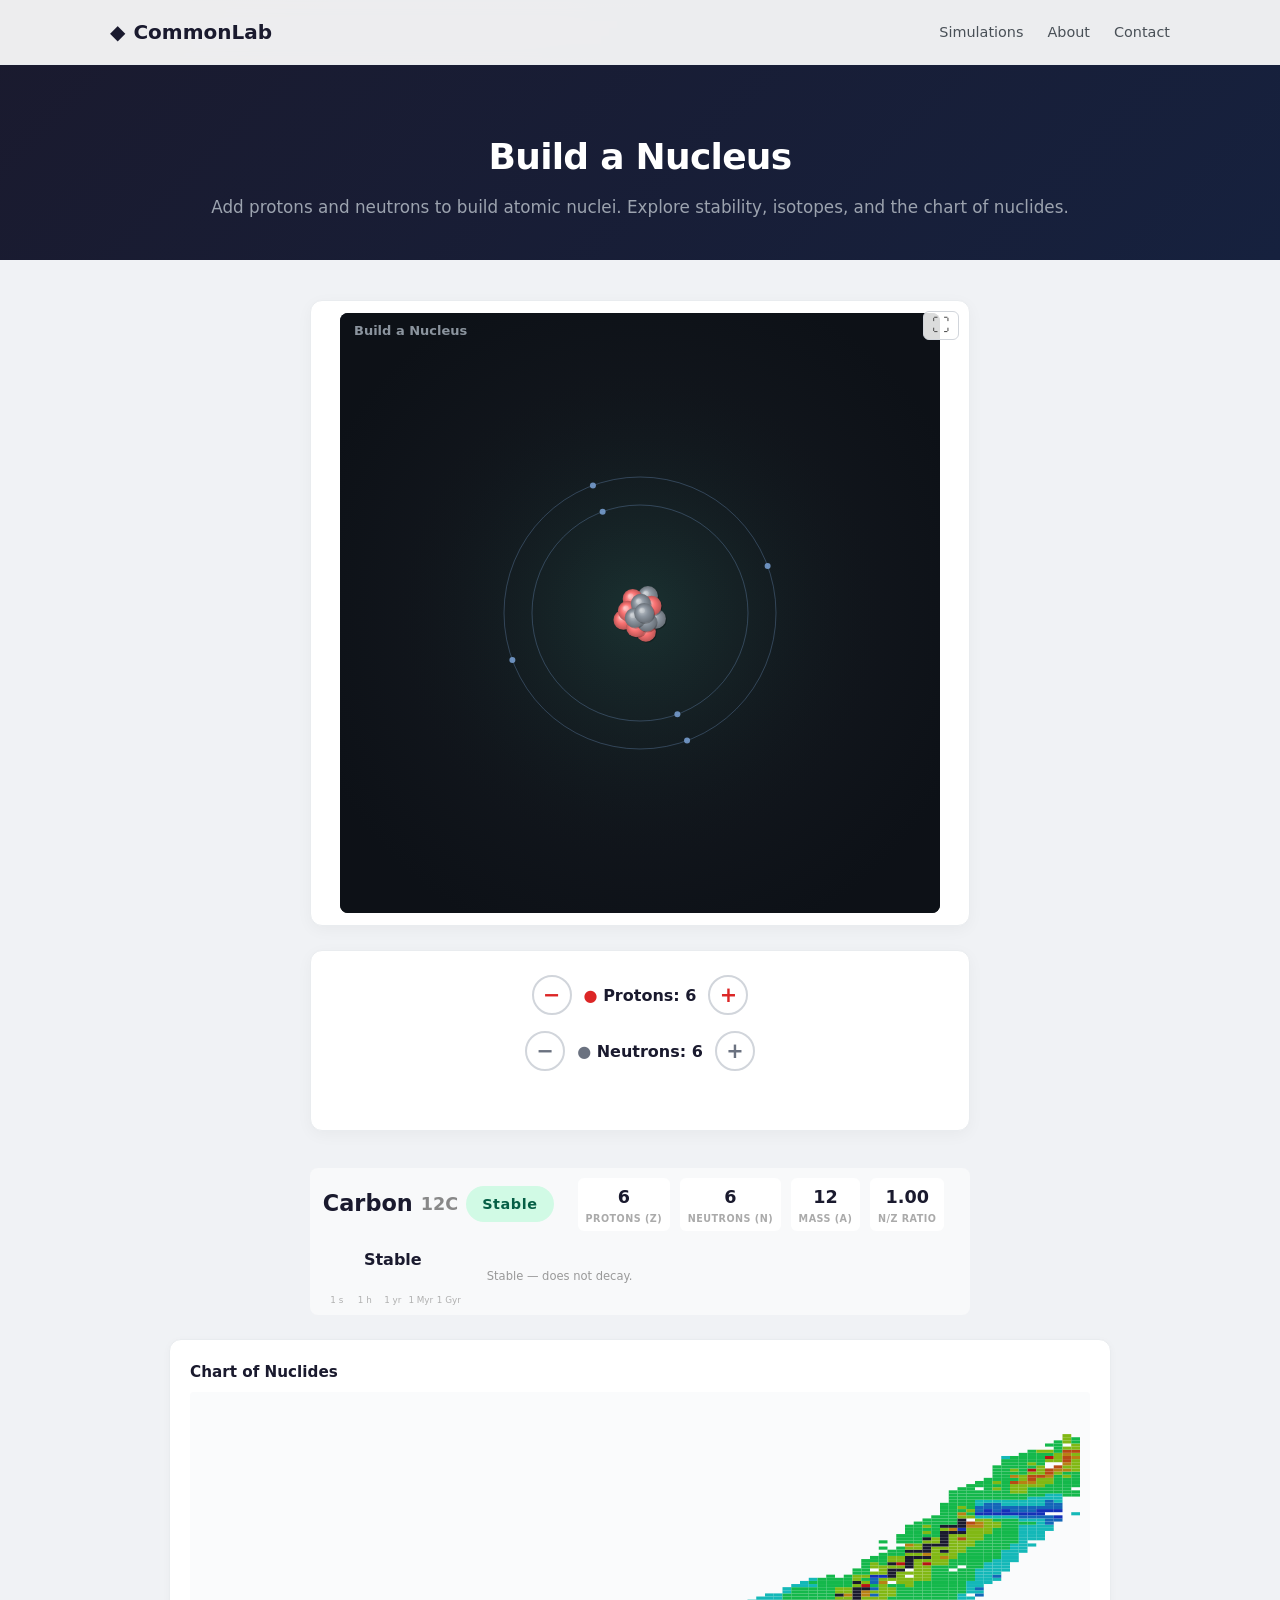
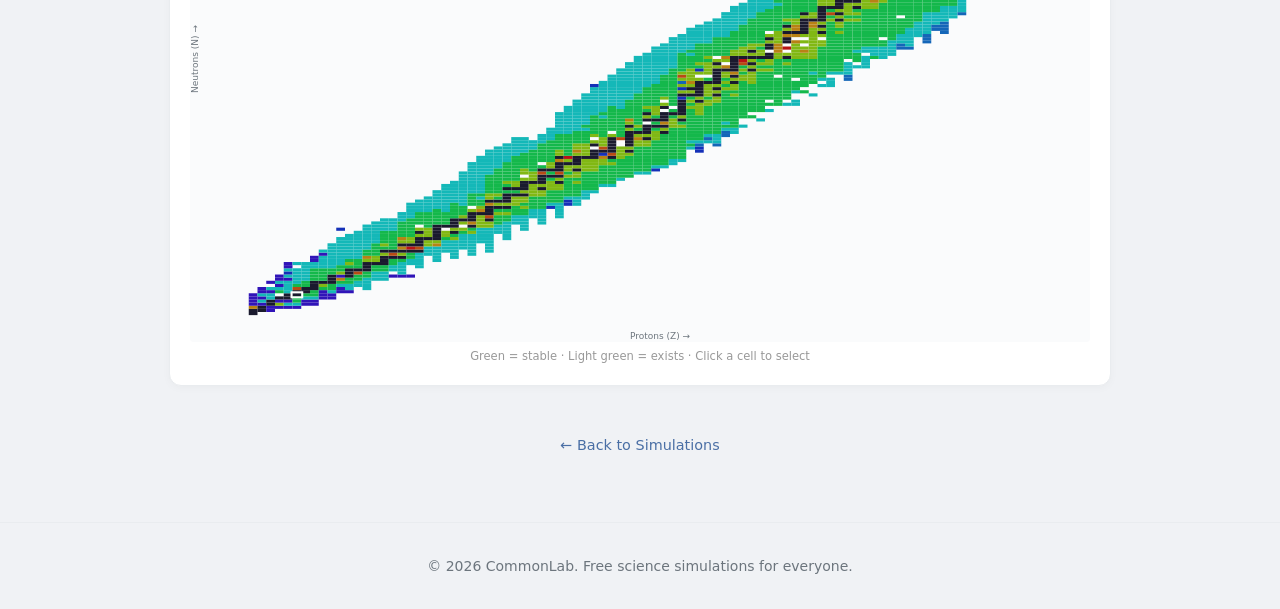
==== commit 45dea8dc: "Add SimLib simulation/UI helper library Extract shared canvas, drawing, theming, and UI primitives i" ====
--- a/simulations/build-a-nucleus.html
+++ b/simulations/build-a-nucleus.html
@@ -9,37 +9,11 @@
     <style>
         #nucleusCanvas { width: 100%; max-width: 600px; height: auto; aspect-ratio: 1/1; display: block; border-radius: 8px; background: #0d1117; cursor: default; }
 
-        .build-controls { display: flex; gap: 0.75rem; align-items: center; flex-wrap: wrap; justify-content: center; }
-        .build-btn { width: 40px; height: 40px; border-radius: 50%; border: 2px solid #d1d5db; background: #fff; font-size: 1.3rem; font-weight: 700; cursor: pointer; display: flex; align-items: center; justify-content: center; transition: all 0.2s; }
-        .build-btn:hover { border-color: #4a6fa5; background: #eef3fa; }
-        .build-btn:disabled { opacity: 0.3; cursor: not-allowed; }
-        .build-btn.proton { color: #dc2626; }
-        .build-btn.neutron { color: #6b7280; }
-        .build-label { font-size: 0.85rem; font-weight: 600; color: #555; min-width: 60px; text-align: center; }
-
-        .nucleus-info-bar { margin-top: 0.8rem; display: flex; flex-wrap: wrap; align-items: center; gap: 1rem 1.5rem; padding: 0.6rem 0.8rem; background: #f8f9fa; border-radius: 8px; }
-        .ni-header { display: flex; align-items: center; gap: 0.5rem; }
-        .ni-name { font-size: 1.4rem; font-weight: 800; color: #1a1a2e; }
-        .ni-symbol { font-size: 1.1rem; color: #888; font-weight: 600; }
-        .ni-props { display: flex; gap: 0.6rem; }
         .ni-halflife { display: flex; flex-direction: column; align-items: center; min-width: 140px; }
         .ni-hl-val { font-size: 1rem; font-weight: 800; color: #1a1a2e; text-align: center; }
-        .ni-desc { font-size: 0.72rem; color: #999; margin: 0; }
-        .ni-item { text-align: center; padding: 0.3rem 0.5rem; background: #fff; border-radius: 6px; min-width: 56px; }
-        .ni-item .ni-val { font-size: 1.1rem; font-weight: 800; color: #1a1a2e; }
-        .ni-item .ni-lbl { font-size: 0.6rem; color: #aaa; font-weight: 600; text-transform: uppercase; letter-spacing: 0.05em; }
-
-        .stability-badge { display: inline-block; padding: 0.4rem 1rem; border-radius: 999px; font-size: 0.9rem; font-weight: 700; letter-spacing: 0.04em; }
-        .stability-badge.stable { background: #d1fae5; color: #065f46; }
-        .stability-badge.unstable { background: #fef3c7; color: #b45309; }
-        .stability-badge.radioactive { background: #fee2e2; color: #991b1b; }
-        .stability-badge.impossible { background: #f3f4f6; color: #9ca3af; }
 
         .sim-layout { grid-template-columns: 1fr; max-width: 700px; margin: 0 auto; }
         .sim-main { max-width: 100%; }
-
-        .chart-cell { cursor: pointer; transition: opacity 0.15s; }
-        .chart-cell:hover { opacity: 0.7; }
 
         .warn-msg { font-size: 0.78rem; color: #ef4444; text-align: center; margin-top: 0.25rem; min-height: 1.2em; }
 
@@ -73,30 +47,30 @@
                 <div class="canvas-wrapper"><canvas id="nucleusCanvas" width="600" height="600"></canvas></div>
 
                 <div class="controls-panel">
-                    <div class="build-controls">
-                        <button class="build-btn proton" id="btnProtonMinus" title="Remove proton">−</button>
-                        <span class="build-label"><span style="color:#dc2626;font-weight:800;">●</span> Protons: <strong id="protonCount">6</strong></span>
-                        <button class="build-btn proton" id="btnProtonPlus" title="Add proton">+</button>
+                    <div class="sim-stepper">
+                        <button class="sim-iconbtn sim-iconbtn--proton" id="btnProtonMinus" title="Remove proton">−</button>
+                        <span class="sim-stepper__display"><span style="color:#dc2626;font-weight:800;">●</span> Protons: <strong id="protonCount">6</strong></span>
+                        <button class="sim-iconbtn sim-iconbtn--proton" id="btnProtonPlus" title="Add proton">+</button>
                     </div>
-                    <div class="build-controls">
-                        <button class="build-btn neutron" id="btnNeutronMinus" title="Remove neutron">−</button>
-                        <span class="build-label"><span style="color:#6b7280;font-weight:800;">●</span> Neutrons: <strong id="neutronCount">6</strong></span>
-                        <button class="build-btn neutron" id="btnNeutronPlus" title="Add neutron">+</button>
+                    <div class="sim-stepper">
+                        <button class="sim-iconbtn sim-iconbtn--neutron" id="btnNeutronMinus" title="Remove neutron">−</button>
+                        <span class="sim-stepper__display"><span style="color:#6b7280;font-weight:800;">●</span> Neutrons: <strong id="neutronCount">6</strong></span>
+                        <button class="sim-iconbtn sim-iconbtn--neutron" id="btnNeutronPlus" title="Add neutron">+</button>
                     </div>
                     <div class="warn-msg" id="warnMsg"></div>
                 </div>
 
-                <div class="nucleus-info-bar">
-                    <div class="ni-header">
-                        <span class="ni-name" id="elementName">Carbon</span>
-                        <span class="ni-symbol" id="isotopeNotation">¹²C</span>
+                <div class="sim-infobar">
+                    <div class="sim-infobar__header">
+                        <span class="sim-infobar__name" id="elementName">Carbon</span>
+                        <span class="sim-infobar__symbol" id="isotopeNotation">¹²C</span>
                         <span id="stabilityBadge"></span>
                     </div>
-                    <div class="ni-props">
-                        <div class="ni-item"><div class="ni-val" id="zVal">6</div><div class="ni-lbl">Protons (Z)</div></div>
-                        <div class="ni-item"><div class="ni-val" id="nVal">6</div><div class="ni-lbl">Neutrons (N)</div></div>
-                        <div class="ni-item"><div class="ni-val" id="aVal">12</div><div class="ni-lbl">Mass (A)</div></div>
-                        <div class="ni-item"><div class="ni-val" id="ratioVal">1.00</div><div class="ni-lbl">N/Z Ratio</div></div>
+                    <div class="sim-infobar__props">
+                        <div class="sim-infobar__item"><div class="sim-infobar__value" id="zVal">6</div><div class="sim-infobar__label">Protons (Z)</div></div>
+                        <div class="sim-infobar__item"><div class="sim-infobar__value" id="nVal">6</div><div class="sim-infobar__label">Neutrons (N)</div></div>
+                        <div class="sim-infobar__item"><div class="sim-infobar__value" id="aVal">12</div><div class="sim-infobar__label">Mass (A)</div></div>
+                        <div class="sim-infobar__item"><div class="sim-infobar__value" id="ratioVal">1.00</div><div class="sim-infobar__label">N/Z Ratio</div></div>
                     </div>
                     <div class="ni-halflife">
                         <span class="ni-hl-val" id="hlVal">Stable</span>
@@ -109,7 +83,7 @@
                             <span class="hl-tick">1 Gyr</span>
                         </div>
                     </div>
-                    <p class="ni-desc" id="stabilityDesc">Stable isotope.</p>
+                    <p class="sim-infobar__desc" id="stabilityDesc">Stable isotope.</p>
                 </div>
             </div>
 
@@ -133,6 +107,7 @@
 <footer class="site-footer"><div class="container footer-container"><p>&copy; 2026 CommonLab. Free science simulations for everyone.</p></div></footer>
 
 <script src="../index.js"></script>
+<script src="../library.js"></script>
 <script>
 'use strict';
 
@@ -288,6 +263,8 @@
 // ═══════════════════════════════════════
 const C = document.getElementById('nucleusCanvas');
 const ctx = C.getContext('2d');
+const TNuc = SimLib.Theme.use('dark');
+const TChart = SimLib.Theme.palettes.light;
 const W = C.width, H = C.height, CX = W/2, CY = H/2;
 
 let Z = 6, N = 6;
@@ -336,12 +313,12 @@
 function draw() {
     ctx.clearRect(0,0,W,H);
     const grad = ctx.createRadialGradient(CX,CY,30,CX,CY,350);
-    grad.addColorStop(0,'#1a1a2e'); grad.addColorStop(1,'#0d1117');
-    ctx.fillStyle=grad; ctx.fillRect(0,0,W,H);
+    grad.addColorStop(0, TNuc.surface); grad.addColorStop(1, TNuc.bg);
+    ctx.fillStyle=grad; ctx.fillRect(0,0,W,H); SimLib.Draw.title(ctx, 'Build a Nucleus', 14, 22, { size: 13, color: TNuc.muted, theme: TNuc });
 
     if (Z+N>0) {
         const stab = getStability(Z,N);
-        const gc = stab.level==='stable'?'16,185,129':stab.level==='unstable'?'245,158,11':stab.level==='impossible'?'156,163,175':'239,68,68';
+        const sRgb = SimLib.Color.parse(SimLib.Theme.status(stab.level)); const gc = sRgb.r + ',' + sRgb.g + ',' + sRgb.b;
         const gg = ctx.createRadialGradient(CX,CY,20,CX,CY,270);
         gg.addColorStop(0,'rgba('+gc+',0.10)'); gg.addColorStop(1,'transparent');
         ctx.fillStyle=gg; ctx.fillRect(0,0,W,H);
@@ -358,7 +335,7 @@
                 remaining -= electrons;
             }
             for (const shell of shellRadii) {
-                ctx.strokeStyle = 'rgba(100,160,220,0.25)';
+                const oRgb = SimLib.Color.parse(TNuc.accent); ctx.strokeStyle = `rgba(${oRgb.r}, ${oRgb.g}, ${oRgb.b}, 0.30)`;
                 ctx.lineWidth = 1;
                 ctx.beginPath();
                 ctx.arc(CX, CY, shell.r, 0, Math.PI*2);
@@ -369,7 +346,7 @@
                     const angle = (e/shell.count)*Math.PI*2 + Date.now()*0.0003;
                     const ex = CX+shell.r*Math.cos(angle);
                     const ey = CY+shell.r*Math.sin(angle);
-                    ctx.fillStyle = 'rgba(100,180,255,0.7)';
+                    const eRgb = SimLib.Color.parse(TNuc.accent); ctx.fillStyle = `rgba(${eRgb.r}, ${eRgb.g}, ${eRgb.b}, 0.85)`;
                     ctx.beginPath();
                     ctx.arc(ex, ey, dotSize, 0, Math.PI*2);
                     ctx.fill();
@@ -396,9 +373,9 @@
         // Main circle
         const g = ctx.createRadialGradient(p.x-r*0.3, p.y-r*0.3, r*0.05, p.x, p.y, r);
         if (p.isProton) {
-            g.addColorStop(0,'#fca5a5'); g.addColorStop(0.5,'#dc2626'); g.addColorStop(1,'#991b1b');
+            g.addColorStop(0, SimLib.Color.lighten(TNuc.danger, 0.5)); g.addColorStop(0.5, TNuc.danger); g.addColorStop(1, SimLib.Color.darken(TNuc.danger, 0.25));
         } else {
-            g.addColorStop(0,'#f3f4f6'); g.addColorStop(0.5,'#9ca3af'); g.addColorStop(1,'#4b5563');
+            g.addColorStop(0, SimLib.Color.lighten(TNuc.muted, 0.5)); g.addColorStop(0.5, TNuc.muted); g.addColorStop(1, SimLib.Color.darken(TNuc.muted, 0.25));
         }
         ctx.fillStyle=g;
         ctx.beginPath();
@@ -413,7 +390,7 @@
     }
 
     if (Z+N===0) {
-        ctx.fillStyle='#555'; ctx.font='18px system-ui,sans-serif'; ctx.textAlign='center';
+        ctx.fillStyle=TNuc.muted; ctx.font=TNuc.font(18); ctx.textAlign='center';
         ctx.fillText('Add protons & neutrons',CX,CY);
     }
 }
@@ -427,7 +404,7 @@
 function drawChart() {
     const cw=chartC.width, ch=chartC.height;
     chartCtx.clearRect(0,0,cw,ch);
-    chartCtx.fillStyle='#fafbfc'; chartCtx.fillRect(0,0,cw,ch);
+    SimLib.Draw.background(chartCtx, cw, ch, TChart);
     const pad={l:50,r:10,t:14,b:30}, pw=cw-pad.l-pad.r, ph=ch-pad.t-pad.b;
     const maxZ=96, maxN=162;
     const cellW=pw/maxZ, cellH=ph/maxN;
@@ -436,9 +413,9 @@
     // Colour bands by half-life range. Each band = a distinct hue.
     const cellColor = (z,n) => {
         const key=z*1000+n;
-        if (STABLE.has(key)) return '#1a1a2e';
+        if (STABLE.has(key)) return TChart.ink;
         const hl=HALF_LIVES[key];
-        if (hl===undefined) return '#fafbfc';
+        if (hl===undefined) return TChart.bg;
         // Shifted thresholds: red/yellow cover more, blue only for very long-lived
         const bands=[1e-9,1e-6,1e-3,1,3600,3.156e7,3.156e10,3.156e14,Infinity];
         const hues=[250,230,210,180,140,80,40,20,0];  // blue→red (long→short)
@@ -462,11 +439,11 @@
 
     if (Z>0&&Z<=95&&N<=160) {
         const x=pad.l+Z*cellW, y=pad.t+(maxN-N)*cellH;
-        chartCtx.strokeStyle='#fff'; chartCtx.lineWidth=2;
+        chartCtx.strokeStyle=TChart.surface; chartCtx.lineWidth=2;
         chartCtx.strokeRect(x-1,y-1,cellW+2,cellH+2);
     }
 
-    chartCtx.fillStyle='#6c757d'; chartCtx.font='9px system-ui,sans-serif'; chartCtx.textAlign='center';
+    chartCtx.fillStyle=TChart.muted; chartCtx.font=TChart.font(9); chartCtx.textAlign='center';
     chartCtx.fillText('Protons (Z) →',pad.l+pw/2,ch-3);
     chartCtx.save(); chartCtx.translate(8,pad.t+ph/2); chartCtx.rotate(-Math.PI/2);
     chartCtx.fillText('Neutrons (N) →',0,0); chartCtx.restore();
@@ -502,7 +479,7 @@
     document.getElementById('ratioVal').textContent=ratio;
     document.getElementById('elementName').textContent=name;
     document.getElementById('isotopeNotation').textContent=a>0?a+sym:'—';
-    document.getElementById('stabilityBadge').innerHTML='<span class="stability-badge '+stab.level+'">'+stab.level.charAt(0).toUpperCase()+stab.level.slice(1)+'</span>';
+    document.getElementById('stabilityBadge').innerHTML='<span class="sim-badge sim-badge--'+stab.level+'">'+stab.level.charAt(0).toUpperCase()+stab.level.slice(1)+'</span>';
     document.getElementById('stabilityDesc').textContent=stab.desc;
     document.getElementById('hlVal').textContent=fmtHalfLife(hl);
 
@@ -537,6 +514,23 @@
 btnNPlus.addEventListener('click',()=>{if(N<MAX_N&&Z>0&&canExist(Z,N+1)){N++;rebuild();}});
 btnNMinus.addEventListener('click',()=>{if(N>0&&canExist(Z,N-1)){N--;rebuild();}});
 
+// ═══════════════════════════════════════
+//  INIT + SimLib integration
+// ═══════════════════════════════════════
+// The nucleus is drawn in a fixed 600x600 logical space; SimLib maps it onto
+// the responsive (HiDPI-aware) displayed canvas so nothing is clipped.
+const app = SimLib.attach({
+    canvas: C,
+    logicalWidth: 600,
+    logicalHeight: 600,
+    SimulationClass: class NucleusSim extends SimLib.Simulation {
+        onResize() { draw(); }
+        onTick() { /* state is driven by the controls and chart clicks */ }
+        onDraw(ctx) { draw(); }
+    }
+});
+app.sim.start();
+
 loadNuclearData().then(() => rebuild());
 setTimeout(() => { if (!dataLoaded) { loadFallbackData(); rebuild(); } }, 3000);
 </script>
--- a/main.css
+++ b/main.css
@@ -3,6 +3,34 @@
     margin: 0;
     padding: 0;
     box-sizing: border-box;
+}
+
+/* === Simulation design tokens === */
+:root {
+    --sim-accent: #4a6fa5;
+    --sim-accent-dark: #3b5d8f;
+    --sim-accent-soft: #eef3fa;
+    --sim-accent-softer: #f0f4fa;
+    --sim-ink: #1a1a2e;
+    --sim-text: #495057;
+    --sim-muted: #6c757d;
+    --sim-faint: #adb5bd;
+    --sim-border: #e9ecef;
+    --sim-border-strong: #d1d5db;
+    --sim-surface: #ffffff;
+    --sim-surface-2: #f8f9fa;
+    --sim-bg: #f0f2f5;
+    --sim-radius-sm: 6px;
+    --sim-radius: 8px;
+    --sim-radius-lg: 12px;
+    --sim-shadow: 0 4px 16px rgba(0, 0, 0, 0.04);
+    --sim-shadow-sm: 0 2px 8px rgba(0, 0, 0, 0.03);
+    --sim-danger: #dc2626;
+    --sim-danger-soft: #fce8e6;
+    --sim-success: #2d7d46;
+    --sim-success-soft: #e6f4ea;
+    --sim-warn: #b45309;
+    --sim-warn-soft: #fef3c7;
 }
 
 html {
@@ -104,8 +132,8 @@
 }
 
 .logo-icon {
-    font-size: 1.5rem;
-    color: #4a6fa5;
+    height: 32px;
+    width: auto;
 }
 
 .primary-nav ul {
@@ -133,10 +161,11 @@
 }
 
 .hero-logo-icon {
-    font-size: 4rem;
-    color: #4a6fa5;
+    height: 240px;
+    width: auto;
     display: inline-block;
-    margin-bottom: 1rem;
+    margin-bottom: 1.5rem;
+    border-radius: 24px;
 }
 
 .hero h1 {
@@ -478,46 +507,260 @@
     color: #3b5d8f;
 }
 
-/* Value Readouts */
-.value-displays {
+/* === Shared simulation components === */
+
+/* Readout cards -------------------------------------------------- */
+.sim-readouts {
     display: grid;
-    grid-template-columns: repeat(4, 1fr);
     gap: 0.75rem;
     padding-top: 0.75rem;
-    border-top: 1px solid #e9ecef;
-}
-
-.value-item {
+    border-top: 1px solid var(--sim-border);
+}
+.sim-readouts--2 { grid-template-columns: repeat(2, 1fr); }
+.sim-readouts--3 { grid-template-columns: repeat(3, 1fr); }
+.sim-readouts--4 { grid-template-columns: repeat(4, 1fr); }
+
+.sim-readout {
     text-align: center;
     padding: 0.6rem 0.4rem;
-    background: #f8f9fa;
-    border-radius: 8px;
+    background: var(--sim-surface-2);
+    border-radius: var(--sim-radius);
     transition: background 0.2s;
 }
-
-.value-item .value-number {
-    font-size: 1.5rem;
+.sim-readout__value {
+    font-size: 1.4rem;
     font-weight: 800;
-    color: #1a1a2e;
+    color: var(--sim-ink);
     font-variant-numeric: tabular-nums;
 }
-
-.value-item .value-label {
-    font-size: 0.7rem;
-    color: #6c757d;
+.sim-readout__label {
+    font-size: 0.68rem;
+    color: var(--sim-muted);
     font-weight: 600;
     text-transform: uppercase;
     letter-spacing: 0.06em;
     margin-top: 0.15rem;
 }
-
-.value-item.highlight {
-    background: #eef3fa;
-}
-
-.value-item.highlight .value-number {
-    color: #4a6fa5;
-}
+.sim-readout--highlight { background: var(--sim-accent-soft); }
+.sim-readout--highlight .sim-readout__value { color: var(--sim-accent); }
+.sim-readout--success .sim-readout__value { color: var(--sim-success); }
+.sim-readout--warn .sim-readout__value { color: var(--sim-danger); }
+
+/* Buttons -------------------------------------------------------- */
+.sim-btn {
+    padding: 0.5rem 1.25rem;
+    border-radius: var(--sim-radius-sm);
+    font-family: inherit;
+    font-weight: 600;
+    font-size: 0.85rem;
+    border: none;
+    cursor: pointer;
+    transition: background 0.15s, transform 0.1s, border-color 0.15s, color 0.15s;
+}
+.sim-btn:hover { transform: translateY(-1px); }
+.sim-btn:active { transform: translateY(0); }
+.sim-btn:disabled { opacity: 0.4; cursor: default; transform: none; }
+.sim-btn--primary { background: var(--sim-accent); color: #fff; }
+.sim-btn--primary:hover { background: var(--sim-accent-dark); }
+.sim-btn--ghost { background: var(--sim-border); color: var(--sim-text); }
+.sim-btn--ghost:hover { background: var(--sim-border-strong); }
+.sim-btn--soft { background: var(--sim-accent-softer); color: var(--sim-accent); }
+.sim-btn--soft:hover { background: #dbeafe; }
+.sim-btn--outline { background: #fff; color: var(--sim-muted); border: 1px solid var(--sim-border-strong); }
+.sim-btn--outline:hover { background: var(--sim-surface-2); color: #333; }
+.sim-btn--block { width: 100%; }
+.sim-btn--icon { padding: 0.5rem 0.8rem; font-size: 1rem; line-height: 1; }
+.sim-btn.is-active { background: var(--sim-accent); color: #fff; }
+
+/* Action row ----------------------------------------------------- */
+.sim-actions {
+    display: flex;
+    gap: 0.75rem;
+    flex-wrap: wrap;
+    align-items: center;
+    padding-top: 0.5rem;
+    border-top: 1px solid var(--sim-border);
+}
+
+/* Round icon buttons (steppers) ---------------------------------- */
+.sim-iconbtn {
+    width: 40px;
+    height: 40px;
+    border-radius: 50%;
+    border: 2px solid var(--sim-border-strong);
+    background: #fff;
+    font-family: inherit;
+    font-size: 1.3rem;
+    font-weight: 700;
+    color: var(--sim-accent);
+    cursor: pointer;
+    display: inline-flex;
+    align-items: center;
+    justify-content: center;
+    transition: all 0.2s;
+    flex-shrink: 0;
+}
+.sim-iconbtn:hover { border-color: var(--sim-accent); background: var(--sim-accent-soft); }
+.sim-iconbtn:disabled { opacity: 0.3; cursor: not-allowed; }
+.sim-iconbtn--proton { color: #dc2626; }
+.sim-iconbtn--neutron { color: #6b7280; }
+
+/* Stepper row ---------------------------------------------------- */
+.sim-stepper {
+    display: flex;
+    align-items: center;
+    justify-content: center;
+    gap: 0.75rem;
+}
+.sim-stepper__display {
+    text-align: center;
+    font-weight: 700;
+    color: var(--sim-ink);
+    min-width: 110px;
+}
+.sim-stepper__value { font-size: 1.3rem; font-variant-numeric: tabular-nums; }
+.sim-stepper__unit { font-size: 0.75rem; color: #888; font-weight: 600; }
+
+/* Segmented picker ----------------------------------------------- */
+.sim-seg { display: flex; gap: 0.5rem; flex-wrap: wrap; }
+.sim-seg__btn {
+    flex: 1;
+    min-width: 90px;
+    padding: 0.55rem 0.6rem;
+    border: 2px solid var(--sim-border-strong);
+    border-radius: var(--sim-radius);
+    background: #fff;
+    font-family: inherit;
+    font-size: 0.8rem;
+    font-weight: 600;
+    color: #555;
+    cursor: pointer;
+    text-align: center;
+    transition: all 0.2s;
+}
+.sim-seg__btn:hover { border-color: #999; color: #333; }
+.sim-seg__btn.is-active { border-color: var(--sim-accent); background: var(--sim-accent-soft); color: var(--sim-accent); }
+
+/* Toolbar / tool buttons ----------------------------------------- */
+.sim-toolbar {
+    display: flex;
+    gap: 0.5rem;
+    flex-wrap: wrap;
+    align-items: center;
+    padding: 0.75rem;
+    background: #fff;
+    border: 1px solid var(--sim-border);
+    border-radius: var(--sim-radius-lg);
+}
+.sim-tool {
+    display: inline-flex;
+    align-items: center;
+    gap: 0.35rem;
+    padding: 0.45rem 0.9rem;
+    border: 2px solid var(--sim-border-strong);
+    border-radius: var(--sim-radius);
+    background: #fff;
+    font-family: inherit;
+    font-size: 0.8rem;
+    font-weight: 600;
+    color: #555;
+    cursor: pointer;
+    transition: all 0.15s;
+}
+.sim-tool:hover { border-color: #999; color: #333; }
+.sim-tool.is-active { border-color: var(--sim-accent); background: var(--sim-accent-soft); color: var(--sim-accent); }
+.sim-tool__icon { font-size: 1.1rem; }
+
+/* Chips (quick actions) ------------------------------------------ */
+.sim-chip {
+    flex: 1;
+    min-width: 40px;
+    padding: 0.4rem 0.5rem;
+    border: 1px solid var(--sim-border-strong);
+    border-radius: var(--sim-radius-sm);
+    background: #fff;
+    font-family: inherit;
+    font-size: 0.75rem;
+    font-weight: 600;
+    color: var(--sim-accent);
+    cursor: pointer;
+    transition: all 0.15s;
+}
+.sim-chip:hover { border-color: var(--sim-accent); background: var(--sim-accent-soft); }
+
+/* Stat bar ------------------------------------------------------- */
+.sim-statbar {
+    display: flex;
+    gap: 1rem;
+    padding: 0.75rem 1rem;
+    background: #fff;
+    border: 1px solid var(--sim-border);
+    border-radius: var(--sim-radius-lg);
+    align-items: center;
+    flex-wrap: wrap;
+    justify-content: center;
+}
+.sim-statbar__item { display: flex; align-items: center; gap: 0.4rem; }
+.sim-statbar__label { font-size: 0.7rem; font-weight: 600; color: #999; text-transform: uppercase; letter-spacing: 0.05em; }
+.sim-statbar__value { font-size: 1.05rem; font-weight: 700; color: var(--sim-ink); font-variant-numeric: tabular-nums; }
+.sim-statbar__unit { font-size: 0.7rem; color: #999; font-weight: 500; }
+
+/* Badges --------------------------------------------------------- */
+.sim-badge {
+    display: inline-block;
+    padding: 0.4rem 1rem;
+    border-radius: 999px;
+    font-size: 0.9rem;
+    font-weight: 700;
+    letter-spacing: 0.04em;
+}
+.sim-badge--stable, .sim-badge--liquid { background: #d1fae5; color: #065f46; }
+.sim-badge--unstable { background: var(--sim-warn-soft); color: var(--sim-warn); }
+.sim-badge--radioactive, .sim-badge--gas { background: #fee2e2; color: #991b1b; }
+.sim-badge--impossible { background: #f3f4f6; color: #9ca3af; }
+.sim-badge--solid { background: #dbeafe; color: #1e40af; }
+
+/* Info bar (nucleus) --------------------------------------------- */
+.sim-infobar {
+    margin-top: 0.8rem;
+    display: flex;
+    flex-wrap: wrap;
+    align-items: center;
+    gap: 1rem 1.5rem;
+    padding: 0.6rem 0.8rem;
+    background: var(--sim-surface-2);
+    border-radius: var(--sim-radius);
+}
+.sim-infobar__header { display: flex; align-items: center; gap: 0.5rem; }
+.sim-infobar__name { font-size: 1.4rem; font-weight: 800; color: var(--sim-ink); }
+.sim-infobar__symbol { font-size: 1.1rem; color: #888; font-weight: 600; }
+.sim-infobar__props { display: flex; gap: 0.6rem; }
+.sim-infobar__item { text-align: center; padding: 0.3rem 0.5rem; background: #fff; border-radius: var(--sim-radius-sm); min-width: 56px; }
+.sim-infobar__value { font-size: 1.1rem; font-weight: 800; color: var(--sim-ink); }
+.sim-infobar__label { font-size: 0.6rem; color: #aaa; font-weight: 600; text-transform: uppercase; letter-spacing: 0.05em; }
+.sim-infobar__desc { font-size: 0.72rem; color: #999; margin: 0; }
+
+/* Small helper text ---------------------------------------------- */
+.sim-help { font-size: 0.75rem; color: #999; text-align: center; margin-top: 0.4rem; }
+
+/* Optional SimLib default panel chrome --------------------------- */
+.sim-panel { display: flex; flex-wrap: wrap; gap: 0.75rem; align-items: center; padding: 0.75rem; }
+.sim-row { display: flex; gap: 0.75rem; align-items: center; }
+.sim-panel-btn {
+    padding: 0.5rem 1.25rem;
+    border: none;
+    border-radius: var(--sim-radius-sm);
+    background: var(--sim-accent);
+    color: #fff;
+    font-family: inherit;
+    font-weight: 600;
+    font-size: 0.85rem;
+    cursor: pointer;
+}
+.sim-panel-slider { display: flex; align-items: center; gap: 0.5rem; font-size: 0.85rem; }
+.sim-panel-readout { text-align: center; }
+.sim-panel-readout__value { font-weight: 800; color: var(--sim-ink); }
+.sim-panel-readout__label { font-size: 0.7rem; color: var(--sim-muted); text-transform: uppercase; }
 
 /* Sidebar */
 .sim-sidebar {
@@ -791,7 +1034,7 @@
     }
 
     .hero-logo-icon {
-        font-size: 3rem;
+        height: 160px;
     }
 
     .section {
@@ -832,7 +1075,8 @@
         display: none;
     }
 
-    .value-displays {
+    .sim-readouts--3,
+    .sim-readouts--4 {
         grid-template-columns: repeat(2, 1fr);
     }
 
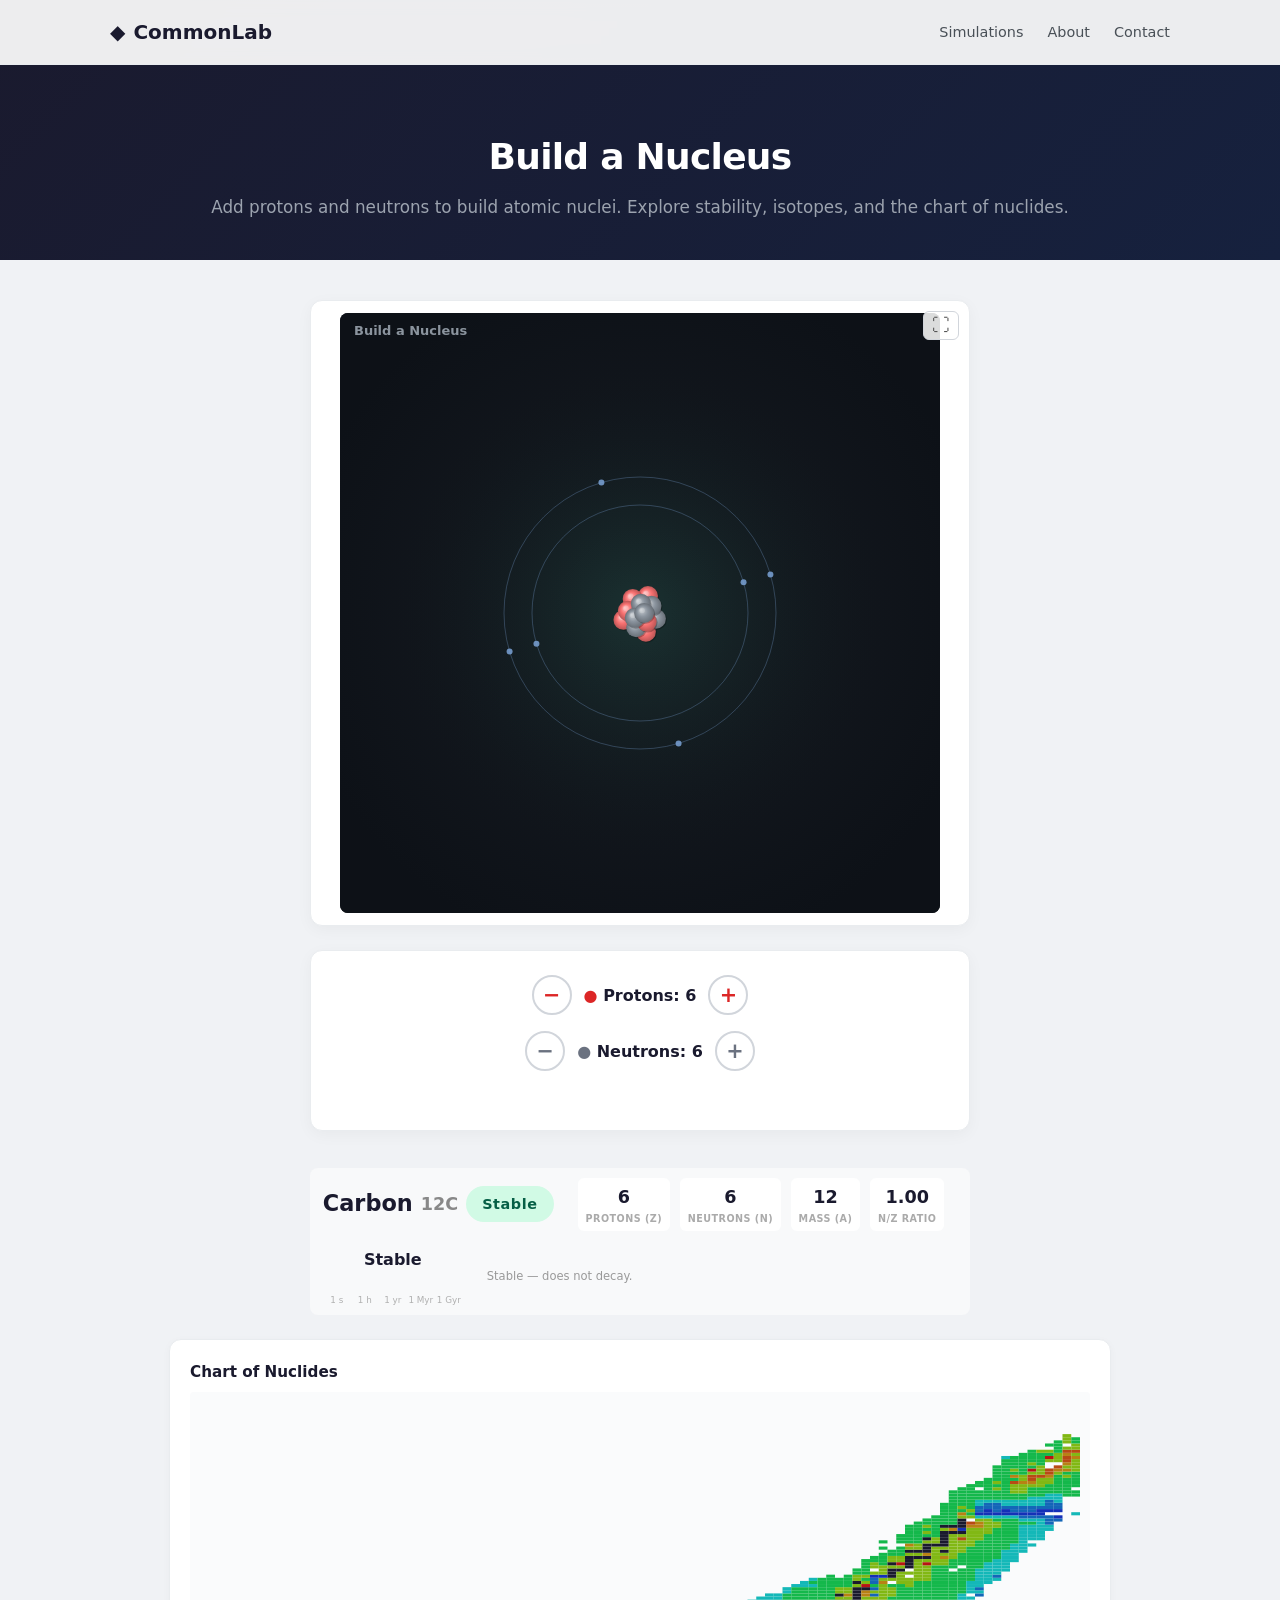
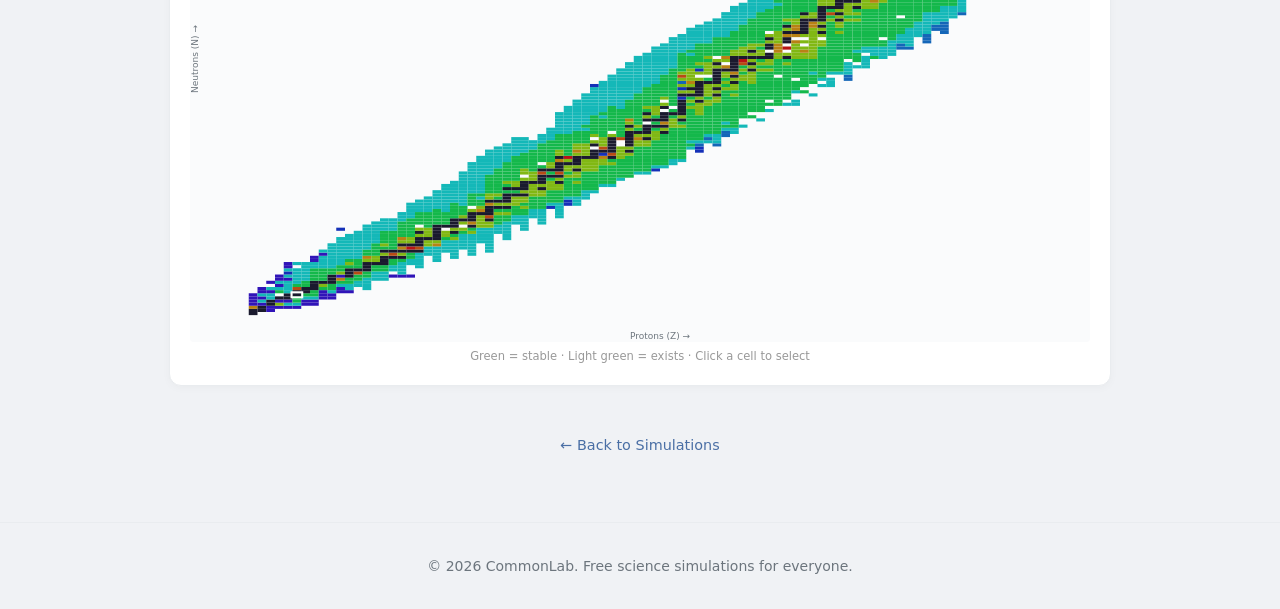
==== commit a5353533: "Bump shared-asset cache-busters to v=3 main.css is rewritten by this branch, but index.html pinned m" ====
--- a/simulations/build-a-nucleus.html
+++ b/simulations/build-a-nucleus.html
@@ -5,7 +5,7 @@
     <meta name="viewport" content="width=device-width, initial-scale=1.0">
     <title>Build a Nucleus — CommonLab</title>
     <meta name="description" content="Build atomic nuclei by adding protons and neutrons. Explore stability, isotopes, and the chart of nuclides.">
-    <link rel="stylesheet" href="../main.css">
+    <link rel="stylesheet" href="../main.css?v=3">
     <style>
         #nucleusCanvas { width: 100%; max-width: 600px; height: auto; aspect-ratio: 1/1; display: block; border-radius: 8px; background: #0d1117; cursor: default; }
 
@@ -106,8 +106,8 @@
 
 <footer class="site-footer"><div class="container footer-container"><p>&copy; 2026 CommonLab. Free science simulations for everyone.</p></div></footer>
 
-<script src="../index.js"></script>
-<script src="../library.js"></script>
+<script src="../index.js?v=3"></script>
+<script src="../library.js?v=3"></script>
 <script>
 'use strict';
 
--- a/main.css
+++ b/main.css
@@ -316,11 +316,6 @@
     border-color: #4a6fa5;
 }
 
-.sim-icon {
-    font-size: 2rem;
-    margin-bottom: 0.25rem;
-}
-
 .sim-name {
     font-size: 1.125rem;
     font-weight: 700;
@@ -516,7 +511,6 @@
     padding-top: 0.75rem;
     border-top: 1px solid var(--sim-border);
 }
-.sim-readouts--2 { grid-template-columns: repeat(2, 1fr); }
 .sim-readouts--3 { grid-template-columns: repeat(3, 1fr); }
 .sim-readouts--4 { grid-template-columns: repeat(4, 1fr); }
 
@@ -543,8 +537,8 @@
 }
 .sim-readout--highlight { background: var(--sim-accent-soft); }
 .sim-readout--highlight .sim-readout__value { color: var(--sim-accent); }
+.sim-readout--warn .sim-readout__value { color: var(--sim-danger); }
 .sim-readout--success .sim-readout__value { color: var(--sim-success); }
-.sim-readout--warn .sim-readout__value { color: var(--sim-danger); }
 
 /* Buttons -------------------------------------------------------- */
 .sim-btn {
@@ -851,51 +845,6 @@
     gap: 1.5rem;
 }
 
-.sim-controls {
-    display: flex;
-    flex-wrap: wrap;
-    gap: 1rem;
-    justify-content: center;
-}
-
-.sim-controls label {
-    display: flex;
-    flex-direction: column;
-    align-items: center;
-    gap: 0.25rem;
-    font-size: 0.85rem;
-    font-weight: 600;
-    color: #495057;
-}
-
-.sim-controls input[type="range"] {
-    width: 140px;
-}
-
-.sim-placeholder {
-    display: flex;
-    flex-direction: column;
-    align-items: center;
-    justify-content: center;
-    width: 100%;
-    max-width: 800px;
-    height: 400px;
-    border: 2px dashed #d1d5db;
-    border-radius: 12px;
-    color: #9ca3af;
-    font-size: 1.05rem;
-    text-align: center;
-    gap: 0.5rem;
-    background: #fafbfc;
-}
-
-.sim-placeholder .placeholder-icon {
-    font-size: 2.5rem;
-    font-weight: 300;
-    color: #d1d5db;
-    margin-bottom: 0.25rem;
-}
-
 .sim-back-link {
     display: inline-flex;
     align-items: center;
@@ -1066,11 +1015,6 @@
         font-size: 1.75rem;
     }
 
-    .sim-placeholder {
-        height: 280px;
-        font-size: 1rem;
-    }
-
     .control-row .control-law {
         display: none;
     }
@@ -1106,14 +1050,9 @@
         flex-direction: column;
         align-items: center;
     }
-
-    .sim-controls {
-        flex-direction: column;
-        align-items: center;
-    }
-}
-
-/* ── Fullscreen: sim left, info right ── */
+}
+
+/* ── Fullscreen: the simulation fills the whole screen ── */
 .btn-fullscreen {
     position: absolute;
     top: 0.6rem;
@@ -1135,50 +1074,82 @@
     color: #4a6fa5;
 }
 
+/* In fullscreen we keep the controls (they are part of the simulation);
+   only the reference/equation sidebar and the back link are hidden. */
 .fs-active .sim-sidebar,
-.fs-active .controls-panel,
 .fs-active .sim-back-link { display: none !important; }
 
 .sim-layout:fullscreen,
 .sim-layout:-webkit-full-screen {
-    background: #f0f2f5;
     display: flex !important;
     flex-direction: column !important;
-    align-items: center;
-    justify-content: center;
+    align-items: stretch;
+    justify-content: flex-start;
     gap: 0.5rem;
     padding: 0.5rem;
     width: 100vw;
     height: 100vh;
+    /* !important: build-a-nucleus.html overrides .sim-layout max-width in its
+       own page-level <style>, which would otherwise cap the fullscreen size. */
+    max-width: none !important;
+    max-height: none !important;
+    margin: 0 !important;
+    background: #f0f2f5;
     overflow: hidden;
 }
+
 .sim-layout:fullscreen .sim-main,
 .sim-layout:-webkit-full-screen .sim-main {
     display: flex;
     flex-direction: column;
-    align-items: center;
+    align-items: stretch;
     gap: 0.5rem;
-}
+    flex: 1 1 auto;
+    min-height: 0;   /* allow the canvas column to shrink inside the viewport */
+    width: 100%;
+}
+
+/* Canvas wrapper grows to take all remaining vertical space */
 .sim-layout:fullscreen .canvas-wrapper,
-.sim-layout:-webkit-full-screen .canvas-wrapper {
+.sim-layout:fullscreen .proj-canvas-wrap,
+.sim-layout:-webkit-full-screen .canvas-wrapper,
+.sim-layout:-webkit-full-screen .proj-canvas-wrap {
     padding: 0;
     box-shadow: none;
     border: none;
     background: transparent;
-}
-.sim-layout:fullscreen canvas,
-.sim-layout:-webkit-full-screen canvas {
-    width: auto !important;
-    height: auto !important;
-    max-width: 95vw;
-    max-height: 82vh;
+    flex: 1 1 auto;
+    min-height: 0;
+    display: flex;
+    align-items: center;
+    justify-content: center;
+    overflow: hidden;
+}
+
+/* The canvas itself scales up to fill the whole screen while keeping its
+   aspect ratio (object-fit keeps it undistorted on letterboxed screens). */
+.sim-layout:fullscreen .canvas-wrapper canvas,
+.sim-layout:fullscreen .proj-canvas-wrap canvas,
+.sim-layout:-webkit-full-screen .canvas-wrapper canvas,
+.sim-layout:-webkit-full-screen .proj-canvas-wrap canvas {
+    width: 100% !important;
+    height: 100% !important;
+    max-width: 100% !important;
+    max-height: 100% !important;
     aspect-ratio: auto !important;
+    object-fit: contain;
     border-radius: 4px;
 }
-.sim-layout:fullscreen .stats-bar,
-.sim-layout:-webkit-full-screen .stats-bar {
-    display: flex !important;
-}
+
+/* Controls stay available in fullscreen, in a compact scrollable strip */
+.sim-layout:fullscreen .controls-panel,
+.sim-layout:-webkit-full-screen .controls-panel {
+    flex: 0 0 auto;
+    max-height: 34vh;
+    overflow-y: auto;
+    padding: 0.75rem 1rem;
+}
+
 .sim-layout:fullscreen .btn-fullscreen,
 .sim-layout:-webkit-full-screen .btn-fullscreen {
     background: rgba(0,0,0,0.5);
@@ -1187,3 +1158,9 @@
     top: 0.8rem;
     right: 0.8rem;
 }
+.sim-layout:fullscreen .btn-fullscreen:hover,
+.sim-layout:-webkit-full-screen .btn-fullscreen:hover {
+    background: rgba(0,0,0,0.75);
+    border-color: #fff;
+    color: #fff;
+}
